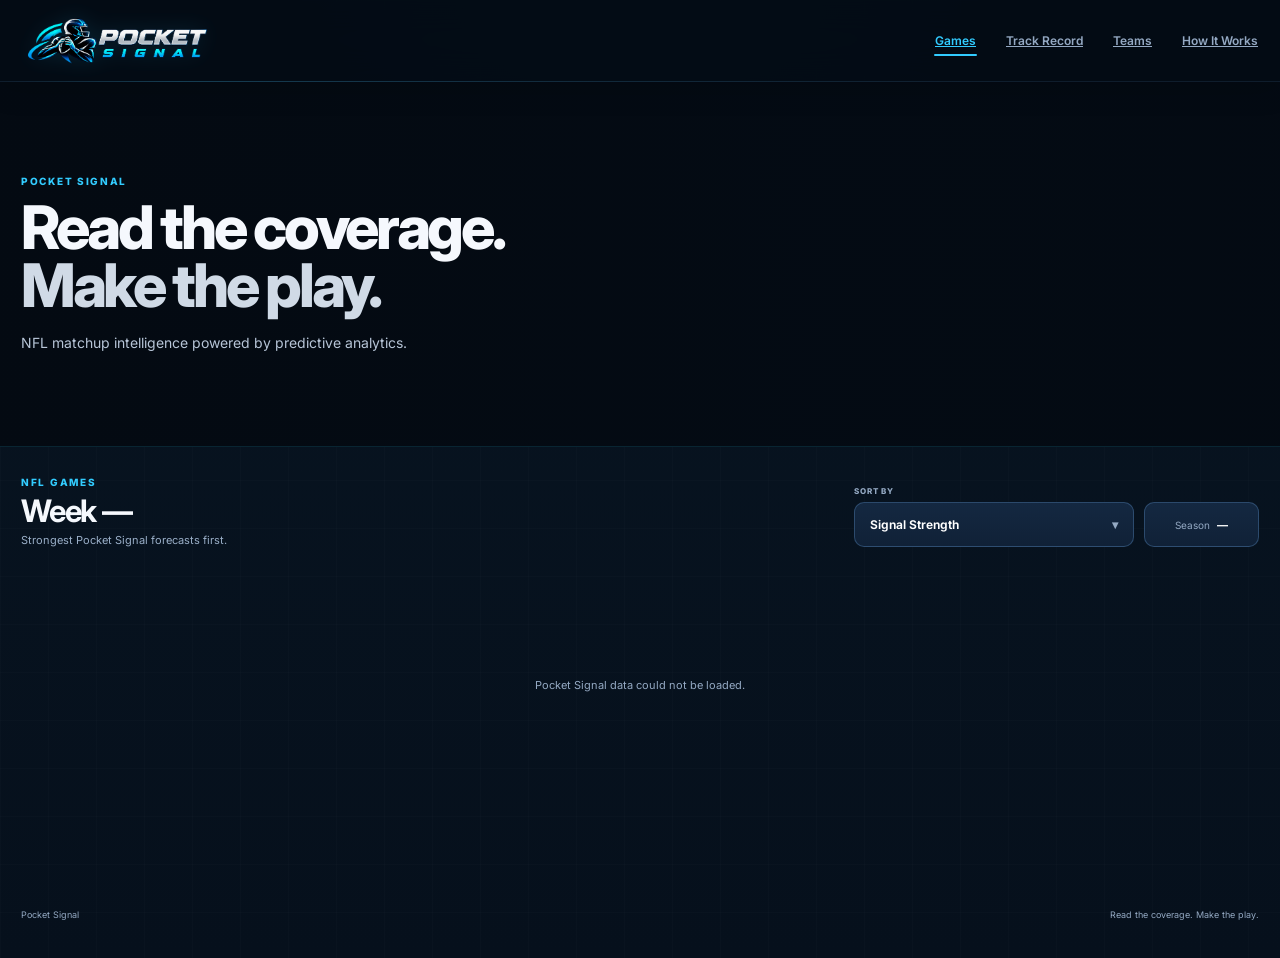
==== index.html @ eed9d84f "Add files via upload" ====
<!DOCTYPE html>



<html lang="en">







<head>







    <meta charset="UTF-8">







    <meta



        name="viewport"



        content="width=device-width, initial-scale=1.0"



    >







    <title>Pocket Signal</title>







    <meta



        name="description"



        content="Pocket Signal — Read the coverage. Make the play."



    >







    <link



        rel="preconnect"



        href="https://fonts.googleapis.com"



    >







    <link



        rel="preconnect"



        href="https://fonts.gstatic.com"



        crossorigin



    >







    <link



        href="https://fonts.googleapis.com/css2?family=Inter:wght@400;500;600;700;800&display=swap"



        rel="stylesheet"



    >







    <link



        rel="stylesheet"



        href="styles.css?v=13"



    >







</head>











<body>











    <!-- =====================================================



         HEADER



    ====================================================== -->







    <header class="site-header">







        <div class="header-inner">











            <button



                id="homeButton"



                class="brand-button"



                type="button"



                aria-label="Pocket Signal home"



            >







                <img



                    src="assets/pocket_signal_logo_transparent.png?v=1"



                    alt="Pocket Signal"



                    class="brand-logo"



                >







            </button>











            <nav class="header-nav">

                <a
                    class="nav-item results-nav-link active"
                    href="index.html"
                >
                    Games
                </a>

                <a
                    class="nav-item results-nav-link"
                    href="results.html"
                >
                    Track Record
                </a>

                <a
                    class="nav-item results-nav-link"
                    href="teams.html"
                >
                    Teams
            </a>

                <a
                    class="nav-item results-nav-link"
                    href="how-it-works.html"
                >
                    How It Works
            </a>

            </nav>









        </div>







    </header>











    <!-- =====================================================



         CINEMATIC HERO



    ====================================================== -->







    <section class="hero">











        <video



            class="hero-video-background"



            autoplay



            muted



            loop



            playsinline



            preload="auto"



        >







            <source



                src="assets/pocket_signal_hero.mp4"



                type="video/mp4"



            >







        </video>











        <div class="hero-overlay"></div>











        <div class="hero-inner">







            <div class="hero-copy">







                <div class="hero-kicker">



                    POCKET SIGNAL



                </div>











                <h1>







                    Read the coverage.







                    <span>



                        Make the play.



                    </span>







                </h1>











                <p>



                    NFL matchup intelligence powered by predictive analytics.



                </p>







            </div>







        </div>











    </section>











    <!-- =====================================================



         HOME



    ====================================================== -->







    <main



        id="homeView"



        class="page-shell"



    >











        <!-- =================================================



             WEEK / SORT TOOLBAR



        ================================================== -->







        <section class="games-toolbar">











            <div>







                <div class="section-kicker">



                    NFL GAMES



                </div>







                <h2 id="weekTitle">



                    Week —



                </h2>







                <p



                    id="sortDescription"



                    class="toolbar-description"



                >



                    Strongest Pocket Signal forecasts first.



                </p>







            </div>











            <div class="toolbar-right">











                <div class="sort-control">







                    <label>



                        SORT BY



                    </label>











                    <div



                        id="customSort"



                        class="custom-sort"



                    >











                        <button



                            id="customSortButton"



                            class="custom-sort-button"



                            type="button"



                        >







                            <span id="customSortText">



                                Signal Strength



                            </span>







                            <span class="sort-chevron">



                                ▾



                            </span>







                        </button>











                        <div class="custom-sort-menu">











                            <button



                                class="custom-sort-option active"



                                data-value="signal"



                                type="button"



                            >



                                Signal Strength



                            </button>











                            <button



                                class="custom-sort-option"



                                data-value="marketWinner"



                                type="button"



                            >



                                Market Difference — Winner



                            </button>











                            <button



                                class="custom-sort-option"



                                data-value="marketMargin"



                                type="button"



                            >



                                Market Difference — Margin



                            </button>











                            <button



                                class="custom-sort-option"



                                data-value="time"



                                type="button"



                            >



                                Game Time



                            </button>











                            <button



                                class="custom-sort-option"



                                data-value="alphabetical"



                                type="button"



                            >



                                Alphabetical



                            </button>











                        </div>











                    </div>







                </div>











                <div class="season-display">







                    <span>



                        Season



                    </span>







                    <strong id="seasonValue">



                        —



                    </strong>







                </div>











            </div>











        </section>











        <!-- =================================================



             GAME CARDS



        ================================================== -->







        <section



            id="gamesGrid"



            class="games-grid"



        >







            <div class="loading-card">







                <div class="loader"></div>







                <span>



                    Loading Pocket Signal...



                </span>







            </div>







        </section>











    </main>











    <!-- =====================================================



         GAME DETAIL VIEW



    ====================================================== -->







    <main



        id="gameView"



        class="page-shell hidden"



    >











        <button



            id="backButton"



            class="back-button"



            type="button"



        >



            ← Back to Games



        </button>











        <!-- =================================================



             MATCHUP PREVIEW



        ================================================== -->







        <section



            id="matchupPreview"



            class="matchup-preview"



        >



        </section>











        <!-- =================================================



             GENERATE SIGNAL



        ================================================== -->







        <section



            id="generateGate"



            class="generate-gate"



        >











            <div class="generate-copy">











                <div class="generate-icon">



                    ◉



                </div>











                <div>







                    <div class="section-kicker">



                        POCKET SIGNAL ANALYSIS



                    </div>







                    <h3>



                        Generate matchup intelligence



                    </h3>







                    <p>



                        Reveal win probability, projected score,



                        market comparison and matchup signals.



                    </p>







                </div>











            </div>











            <button



                id="generateButton"



                class="generate-button"



                type="button"



            >







                Generate Signal







                <span>



                    →



                </span>







            </button>











        </section>











        <!-- =================================================



             GENERATION LOADING



        ================================================== -->







        <section



            id="signalLoading"



            class="signal-loading hidden"



        >











            <div class="signal-spinner"></div>











            <div>







                <strong>



                    Generating Pocket Signal



                </strong>







                <span id="loadingMessage">



                    Evaluating matchup...



                </span>







            </div>











        </section>











        <!-- =================================================



             ANALYSIS DASHBOARD



        ================================================== -->







        <section



            id="analysisDashboard"



            class="analysis-dashboard hidden"



        >











            <section



                id="forecastPanel"



                class="forecast-panel"



            >



            </section>











            <div class="analysis-middle-grid">











                <section class="analysis-card">







                    <div class="analysis-heading">



                        MODEL VS MARKET



                    </div>







                    <div id="marketPanel"></div>







                </section>











                <section class="analysis-card">







                    <div class="analysis-heading">



                        KEY SIGNALS



                    </div>







                    <div id="signalsPanel"></div>







                </section>











            </div>











            <div class="analysis-bottom-grid">











                <section class="analysis-card">







                    <div class="analysis-heading">



                        QB MATCHUP



                    </div>







                    <div id="qbPanel"></div>







                </section>











                <section class="analysis-card">







                    <div class="analysis-heading">



                        RECENT FORM



                    </div>







                    <div id="recentPanel"></div>







                </section>











                <section class="analysis-card">







                    <div class="analysis-heading">



                        WEATHER & GAME CONDITIONS



                    </div>







                    <div id="weatherPanel"></div>







                </section>











            </div>











        </section>











    </main>











    <!-- =====================================================



         FOOTER



    ====================================================== -->







    <footer class="site-footer">







        <span>



            Pocket Signal



        </span>







        <span>



            Read the coverage. Make the play.



        </span>







    </footer>











    <!-- KEEP CURRENT APP.JS -->







    <script src="app.js?v=8"></script>











</body>







</html>
---- styles.css ----
:root {
    --bg: #07111f;
    --bg-deep: #040b14;

    --panel: #10233d;
    --panel-dark: #0a192d;

    --border: rgba(78, 128, 190, 0.38);
    --border-soft: rgba(255, 255, 255, 0.065);

    --text: #f5f8fd;
    --muted: #94a9c3;
    --muted-light: #c1ccda;

    --cyan: #32ccff;
    --cyan-bright: #5bdcff;

    --green: #43e7a0;
    --yellow: #ffd957;
    --orange: #ffad5c;
    --red: #ff6572;

    --shadow:
        0 18px 45px
        rgba(0, 0, 0, 0.25);
}


/* ============================================================
   RESET
============================================================ */

* {
    box-sizing: border-box;
    margin: 0;
    padding: 0;
}

html {
    scroll-behavior: smooth;
}

body {
    min-height: 100vh;

    font-family:
        "Inter",
        -apple-system,
        BlinkMacSystemFont,
        "Segoe UI",
        sans-serif;

    color: var(--text);

    background:
        linear-gradient(
            rgba(255,255,255,0.012) 1px,
            transparent 1px
        ),
        linear-gradient(
            90deg,
            rgba(255,255,255,0.012) 1px,
            transparent 1px
        ),
        radial-gradient(
            circle at 50% -8%,
            rgba(33, 88, 147, 0.16),
            transparent 42%
        ),
        linear-gradient(
            180deg,
            #081522 0%,
            #06101c 100%
        );

    background-size:
        48px 48px,
        48px 48px,
        auto,
        auto;

    overflow-x: hidden;
}

.hidden {
    display: none !important;
}


/* ============================================================
   HEADER
============================================================ */

.site-header {
    position: sticky;
    top: 0;

    z-index: 500;

    height: 82px;

    background:
        rgba(
            4,
            11,
            20,
            0.93
        );

    backdrop-filter: blur(16px);

    border-bottom:
        1px solid
        rgba(84, 137, 187, 0.14);

    box-shadow:
        0 8px 28px
        rgba(0, 0, 0, 0.15);
}

.site-header::after {
    content: "";

    position: absolute;

    left: 0;
    right: 0;
    bottom: -1px;

    height: 1px;

    pointer-events: none;

    background:
        linear-gradient(
            90deg,
            transparent 0%,
            rgba(50, 204, 255, 0.18) 14%,
            rgba(50, 204, 255, 0.07) 46%,
            transparent 82%
        );
}

.header-inner {
    width:
        min(
            1380px,
            calc(100% - 42px)
        );

    height: 100%;

    margin: 0 auto;

    display: flex;
    align-items: center;
    justify-content: space-between;

    gap: 30px;
}


/* ============================================================
   LOGO
============================================================ */

.brand-button {
    height: 100%;

    display: flex;
    align-items: center;

    border: none;

    padding: 0;

    background: transparent;

    cursor: pointer;
}

.brand-logo {
    display: block;

    width: auto;
    height: 64px;

    object-fit: contain;

    opacity: 0.99;

    filter:
        drop-shadow(
            0 0 11px
            rgba(50, 204, 255, 0.12)
        );

    transition:
        transform 0.18s ease,
        filter 0.18s ease;
}

.brand-button:hover
.brand-logo {
    transform:
        translateY(-1px)
        scale(1.015);

    filter:
        drop-shadow(
            0 0 16px
            rgba(50, 204, 255, 0.20)
        );
}


/* ============================================================
   NAV
============================================================ */

.header-nav {
    display: flex;
    align-items: center;

    gap: 28px;
}

.nav-item {
    position: relative;

    border: none;

    padding:
        10px
        1px;

    background: transparent;

    color: var(--muted);

    font-family: inherit;

    font-size: 12px;
    font-weight: 600;

    cursor: pointer;
}

.nav-item.active {
    color: var(--cyan);
}

.nav-item.active::after {
    content: "";

    position: absolute;

    left: 0;
    right: 0;

    bottom: 2px;

    height: 2px;

    border-radius: 999px;

    background: var(--cyan);
}

.nav-item.disabled {
    opacity: 0.40;

    cursor: default;
}


/* ============================================================
   HERO
============================================================ */

.hero {
    position: relative;

    height: 365px;

    overflow: hidden;

    background: var(--bg-deep);

    border-bottom:
        1px solid
        rgba(50, 204, 255, 0.13);
}

.hero-video-background {
    position: absolute;

    inset: 0;

    width: 100%;
    height: 100%;

    object-fit: cover;

    object-position:
        center
        30%;

    filter:
        brightness(0.72)
        contrast(1.03)
        saturate(0.96);

    transform:
        scale(1.01);
}

.hero-overlay {
    position: absolute;

    inset: 0;

    background:
        linear-gradient(
            90deg,

            rgba(4, 10, 18, 0.94)
            0%,

            rgba(4, 10, 18, 0.84)
            21%,

            rgba(4, 10, 18, 0.58)
            42%,

            rgba(4, 10, 18, 0.24)
            64%,

            rgba(4, 10, 18, 0.30)
            79%,

            rgba(4, 10, 18, 0.58)
            100%
        );
}

.hero-inner {
    position: relative;

    z-index: 2;

    width:
        min(
            1380px,
            calc(100% - 42px)
        );

    height: 100%;

    margin: 0 auto;

    display: flex;
    align-items: center;
}

.hero-copy {
    max-width: 700px;
}

.hero-kicker,
.section-kicker {
    color: var(--cyan);

    font-size: 10px;
    font-weight: 800;

    letter-spacing: 0.17em;

    text-transform: uppercase;
}

.hero-copy h1 {
    margin-top: 12px;

    font-size:
        clamp(
            52px,
            4.7vw,
            73px
        );

    line-height: 0.96;

    letter-spacing: -0.055em;

    font-weight: 800;
}

.hero-copy h1 span {
    display: block;

    color: #d0dae6;
}

.hero-copy p {
    max-width: 510px;

    margin-top: 17px;

    color: #b7c5d7;

    font-size: 14px;

    line-height: 1.5;
}


/* ============================================================
   DETAIL MODE
============================================================ */

body.detail-mode .hero {
    display: none;
}

body.detail-mode #gameView {
    animation:
        detailEnter
        0.32s
        ease
        both;
}

@keyframes detailEnter {

    from {
        opacity: 0;

        transform:
            translateY(14px);
    }

    to {
        opacity: 1;

        transform:
            translateY(0);
    }

}


/* ============================================================
   PAGE
============================================================ */

.page-shell {
    width:
        min(
            1380px,
            calc(100% - 42px)
        );

    margin:
        29px
        auto
        84px;
}


/* ============================================================
   GAMES TOOLBAR
============================================================ */

.games-toolbar {
    display: flex;

    align-items: flex-end;
    justify-content: space-between;

    gap: 28px;

    margin-bottom: 18px;
}

.games-toolbar h2 {
    margin-top: 7px;

    font-size: 31px;

    line-height: 1;

    letter-spacing: -0.04em;
}

.toolbar-description {
    margin-top: 7px;

    color: #9aafc8;

    font-size: 11px;
}

.toolbar-right {
    display: flex;

    align-items: flex-end;

    gap: 10px;
}


/* ============================================================
   SORT
============================================================ */

.sort-control {
    position: relative;
}

.sort-control label {
    display: block;

    margin-bottom: 6px;

    color: var(--muted);

    font-size: 8px;
    font-weight: 800;

    letter-spacing: 0.11em;
}

.custom-sort {
    position: relative;

    width: 280px;

    z-index: 200;
}

.custom-sort-button {
    width: 100%;

    height: 45px;

    padding:
        0
        15px;

    display: flex;

    align-items: center;
    justify-content: space-between;

    border:
        1px solid
        rgba(91, 141, 196, 0.37);

    border-radius: 10px;

    background:
        linear-gradient(
            180deg,
            #142841,
            #102137
        );

    color: white;

    font-family: inherit;

    font-size: 12px;
    font-weight: 650;

    cursor: pointer;
}

.custom-sort-button:hover {
    border-color:
        rgba(50, 204, 255, 0.50);
}

.sort-chevron {
    color: var(--muted);

    transition:
        transform
        0.18s ease;
}

.custom-sort.open
.sort-chevron {
    transform:
        rotate(180deg);
}

.custom-sort-menu {
    position: absolute;

    display: none;

    top:
        calc(100% + 6px);

    right: 0;

    width: 100%;

    overflow: hidden;

    border:
        1px solid
        rgba(255, 255, 255, 0.10);

    border-radius: 11px;

    background: #142740;

    box-shadow:
        0 20px 50px
        rgba(0, 0, 0, 0.50);
}

.custom-sort.open
.custom-sort-menu {
    display: block;
}

.custom-sort-option {
    width: 100%;

    padding:
        14px
        15px;

    border: none;

    background: transparent;

    color: #e0e7ef;

    text-align: left;

    font-family: inherit;

    font-size: 12px;

    cursor: pointer;
}

.custom-sort-option:hover,
.custom-sort-option.active {
    color: var(--cyan);

    background:
        rgba(50, 204, 255, 0.08);
}


/* ============================================================
   SEASON
============================================================ */

.season-display {
    height: 45px;

    min-width: 115px;

    padding:
        0
        14px;

    display: flex;

    align-items: center;
    justify-content: center;

    gap: 7px;

    border:
        1px solid
        rgba(91, 141, 196, 0.37);

    border-radius: 10px;

    background:
        linear-gradient(
            180deg,
            #142841,
            #102137
        );

    color: var(--muted);

    font-size: 10px;
}

.season-display strong {
    color: white;

    font-size: 11px;
}


/* ============================================================
   GAME GRID
============================================================ */

.games-grid {
    display: grid;

    grid-template-columns:
        repeat(
            3,
            minmax(0, 1fr)
        );

    gap: 18px;
}


/* ============================================================
   GAME CARD
============================================================ */

.game-card {
    position: relative;

    min-height: 260px;

    padding:
        20px
        22px
        18px;

    display: flex;

    flex-direction: column;

    overflow: visible;

    border:
        1px solid
        rgba(79, 132, 200, 0.40);

    border-radius: 20px;

    background:
        radial-gradient(
            circle at 50% 5%,
            rgba(57, 129, 230, 0.16),
            transparent 57%
        ),
        linear-gradient(
            145deg,
            #162b49,
            #0c1c32
        );

    box-shadow:
        inset
        0
        1px
        0
        rgba(255, 255, 255, 0.03),

        0
        14px
        34px
        rgba(0, 0, 0, 0.26),

        0
        0
        22px
        rgba(40, 134, 235, 0.07);

    cursor: pointer;

    transition:
        transform
        0.18s ease,
        border-color
        0.18s ease,
        box-shadow
        0.18s ease,
        background
        0.18s ease;
}


/* ambient card glow */

.game-card::before {
    content: "";

    position: absolute;

    left: 8%;
    right: 8%;
    top: -18%;

    height: 70%;

    border-radius: 50%;

    background:
        radial-gradient(
            circle,
            rgba(56, 154, 255, 0.20)
            0%,
            rgba(56, 154, 255, 0.08)
            35%,
            transparent
            70%
        );

    filter:
        blur(25px);

    pointer-events: none;

    z-index: -1;
}

.game-card:hover {
    transform:
        translateY(-4px);

    border-color:
        rgba(70, 194, 255, 0.62);

    background:
        radial-gradient(
            circle at 50% 5%,
            rgba(57, 150, 255, 0.20),
            transparent 58%
        ),
        linear-gradient(
            145deg,
            #183052,
            #0e2038
        );

    box-shadow:
        inset
        0
        1px
        0
        rgba(255, 255, 255, 0.04),

        0
        18px
        40px
        rgba(0, 0, 0, 0.32),

        0
        0
        30px
        rgba(50, 190, 255, 0.13);
}


/* ============================================================
   FEATURED CARD
============================================================ */

.game-card.featured-card {
    border-color:
        rgba(70, 211, 255, 0.93);

    box-shadow:
        inset
        0
        1px
        0
        rgba(255, 255, 255, 0.05),

        0
        16px
        40px
        rgba(0, 0, 0, 0.31),

        0
        0
        28px
        rgba(54, 206, 255, 0.20),

        0
        0
        60px
        rgba(54, 206, 255, 0.10);
}


/* ============================================================
   BLUE SIGNAL FLAME
============================================================ */

.signal-flame {
    position: absolute;

    inset: -18px;

    z-index: -2;

    pointer-events: none;

    opacity: 0.95;

    filter:
        blur(14px);

    background:
        radial-gradient(
            ellipse at 16% 95%,
            rgba(31, 217, 255, 0.55),
            transparent 28%
        ),
        radial-gradient(
            ellipse at 36% 105%,
            rgba(0, 119, 255, 0.48),
            transparent 27%
        ),
        radial-gradient(
            ellipse at 58% 92%,
            rgba(74, 223, 255, 0.50),
            transparent 29%
        ),
        radial-gradient(
            ellipse at 78% 104%,
            rgba(0, 113, 255, 0.50),
            transparent 27%
        ),
        radial-gradient(
            ellipse at 96% 87%,
            rgba(46, 204, 255, 0.42),
            transparent 24%
        );

    animation:
        signalFlamePulse
        2.25s
        ease-in-out
        infinite;
}

.game-card.flame-card {
    isolation: isolate;

    animation:
        flameCardFloat
        2.25s
        ease-in-out
        infinite;
}

@keyframes signalFlamePulse {

    0%,
    100% {
        opacity: 0.60;

        transform:
            scale(0.98)
            translateY(4px);
    }

    50% {
        opacity: 1;

        transform:
            scale(1.035)
            translateY(-3px);
    }

}

@keyframes flameCardFloat {

    0%,
    100% {
        box-shadow:
            0
            0
            28px
            rgba(47, 205, 255, 0.18),

            0
            0
            60px
            rgba(15, 115, 255, 0.12);
    }

    50% {
        box-shadow:
            0
            0
            42px
            rgba(47, 205, 255, 0.33),

            0
            0
            90px
            rgba(15, 115, 255, 0.18);
    }

}


/* ============================================================
   SIGNAL BADGE ROW
============================================================ */

.card-signal-row {
    position: relative;

    z-index: 2;

    min-height: 32px;

    margin-bottom: 8px;

    display: flex;

    justify-content: flex-end;

    align-items: center;
}

.signal-badge {
    display: inline-flex;

    align-items: center;
    justify-content: center;

    min-width: 82px;

    padding:
        6px
        11px;

    border-radius: 999px;

    font-size: 9px;
    font-weight: 850;

    letter-spacing: 0.07em;

    text-transform: uppercase;
}

.signal-strong {
    color: #5cf2bd;

    border:
        1px solid
        rgba(67, 231, 160, 0.66);

    background:
        rgba(18, 116, 83, 0.22);

    box-shadow:
        0
        0
        15px
        rgba(67, 231, 160, 0.11);
}

.signal-moderate {
    color: #ffd65f;

    border:
        1px solid
        rgba(255, 217, 87, 0.64);

    background:
        rgba(130, 95, 5, 0.22);

    box-shadow:
        0
        0
        14px
        rgba(255, 211, 66, 0.09);
}

.signal-weak {
    color: #c1cbd8;

    border:
        1px solid
        rgba(173, 185, 200, 0.34);

    background:
        rgba(86, 101, 124, 0.15);
}


/* ============================================================
   TEAM LOGO AREA
============================================================ */

.card-team-row {
    position: relative;

    z-index: 2;

    min-height: 92px;

    display: grid;

    grid-template-columns:
        1fr
        46px
        1fr;

    align-items: center;

    gap: 8px;
}

.card-team {
    position: relative;

    min-height: 88px;

    display: flex;

    align-items: center;
    justify-content: center;
}

.card-team::before {
    content: "";

    position: absolute;

    width: 78px;
    height: 78px;

    border-radius: 50%;

    background:
        var(
            --team-glow,
            rgba(50, 204, 255, 0.18)
        );

    opacity: 0.24;

    filter:
        blur(20px);

    transform:
        scale(1.08);

    pointer-events: none;

    transition:
        opacity 0.18s ease,
        transform 0.18s ease;
}

.game-card:hover
.card-team::before {
    opacity: 0.36;

    transform:
        scale(1.18);
}

.card-team-logo {
    position: relative;

    z-index: 2;

    width: 78px;
    height: 78px;

    object-fit: contain;

    filter:
        drop-shadow(
            0
            7px
            13px
            rgba(0, 0, 0, 0.48)
        )
        drop-shadow(
            0
            0
            13px
            rgba(86, 169, 255, 0.11)
        );

    transition:
        transform
        0.18s ease,
        filter
        0.18s ease;
}

.game-card:hover
.card-team-logo {
    transform:
        scale(1.045);

    filter:
        drop-shadow(
            0
            8px
            15px
            rgba(0, 0, 0, 0.50)
        )
        drop-shadow(
            0
            0
            18px
            rgba(86, 169, 255, 0.17)
        );
}

.card-vs {
    color:
        rgba(210, 227, 247, 0.60);

    text-align: center;

    font-size: 11px;
    font-weight: 800;

    letter-spacing: 0.07em;

    text-transform: lowercase;
}


/* ============================================================
   MATCHUP
============================================================ */

.card-matchup {
    position: relative;

    z-index: 2;

    margin-top: 4px;

    color: #f3f7ff;

    text-align: center;

    font-size: 18px;
    font-weight: 850;

    line-height: 1.1;

    letter-spacing: -0.02em;
}


/* ============================================================
   GAME TIME
============================================================ */

.card-time {
    position: relative;

    z-index: 2;

    margin-top: 7px;

    color: #c3d2e5;

    text-align: center;

    font-size: 12px;
    font-weight: 650;

    line-height: 1.3;
}


/* ============================================================
   CARD METRIC
============================================================ */

.card-metric-bar {
    position: relative;

    z-index: 2;

    width: 100%;

    min-height: 52px;

    margin-top: 15px;

    padding:
        10px
        12px;

    display: flex;

    align-items: center;
    justify-content: center;

    border:
        1px solid
        rgba(81, 164, 243, 0.54);

    border-radius: 11px;

    background:
        linear-gradient(
            180deg,
            rgba(27, 65, 108, 0.98),
            rgba(18, 48, 84, 0.98)
        );

    color: #64d9ff;

    text-align: center;

    font-size: 17px;
    font-weight: 850;

    box-shadow:
        inset
        0
        1px
        0
        rgba(255, 255, 255, 0.04),

        0
        0
        20px
        rgba(43, 146, 255, 0.08);
}


/* ============================================================
   BACK BUTTON
============================================================ */

.back-button {
    margin-bottom: 16px;

    border: none;

    background: transparent;

    color: var(--muted-light);

    font-family: inherit;

    font-size: 12px;

    cursor: pointer;
}

.back-button:hover {
    color: var(--cyan);
}


/* ============================================================
   MATCHUP PREVIEW
============================================================ */

.matchup-preview {
    padding:
        30px
        40px;

    border:
        1px solid
        rgba(94, 145, 194, 0.33);

    border-radius: 20px;

    background:
        radial-gradient(
            circle at 50% 0%,
            rgba(50, 204, 255, 0.09),
            transparent 40%
        ),
        linear-gradient(
            145deg,
            #142a46,
            #0d1e33
        );

    box-shadow: var(--shadow);
}

.preview-heading {
    color: var(--cyan);

    text-align: center;

    font-size: 9px;
    font-weight: 800;

    letter-spacing: 0.14em;

    text-transform: uppercase;
}


/* fixed balancing of both preview sides */

.preview-teams {
    display: grid;

    grid-template-columns:
        minmax(0, 1fr)
        80px
        minmax(0, 1fr);

    align-items: center;

    gap: 18px;

    margin-top: 18px;
}

.preview-team {
    position: relative;

    min-height: 150px;

    display: flex;

    flex-direction: column;

    align-items: center;
    justify-content: center;

    text-align: center;
}

.preview-team::before {
    content: "";

    position: absolute;

    left: 50%;
    top: 56px;

    width: 110px;
    height: 110px;

    transform:
        translate(
            -50%,
            -50%
        );

    border-radius: 50%;

    background:
        var(
            --team-glow,
            rgba(50, 204, 255, 0.16)
        );

    opacity: 0.23;

    filter:
        blur(26px);

    pointer-events: none;
}

.preview-team img {
    position: relative;

    z-index: 2;

    display: block;

    width: 115px;
    height: 115px;

    margin: 0 auto;

    object-fit: contain;
    object-position: center;

    filter:
        drop-shadow(
            0
            8px
            16px
            rgba(0, 0, 0, 0.40)
        );
}

.preview-team-code {
    position: relative;

    z-index: 2;

    margin-top: 7px;

    font-size: 28px;
    font-weight: 800;

    text-align: center;
}

.preview-vs {
    display: flex;

    align-items: center;
    justify-content: center;

    color: var(--muted);

    text-align: center;

    font-size: 10px;
    font-weight: 800;

    letter-spacing: 0.14em;
}

.preview-meta {
    margin-top: 18px;

    display: flex;

    align-items: center;
    justify-content: center;

    gap: 14px;

    color: var(--muted);

    font-size: 11px;
}


/* ============================================================
   GENERATE SIGNAL
============================================================ */

.generate-gate {
    margin-top: 15px;

    padding:
        20px
        22px;

    display: flex;

    align-items: center;
    justify-content: space-between;

    gap: 30px;

    border:
        1px solid
        rgba(94, 145, 194, 0.32);

    border-radius: 18px;

    background:
        linear-gradient(
            135deg,
            #132741,
            #0d1d31
        );
}

.generate-copy {
    display: flex;

    align-items: center;

    gap: 16px;
}

.generate-icon {
    width: 46px;
    height: 46px;

    flex-shrink: 0;

    display: flex;

    align-items: center;
    justify-content: center;

    border:
        1px solid
        rgba(50, 204, 255, 0.30);

    border-radius: 12px;

    color: var(--cyan);

    background:
        rgba(50, 204, 255, 0.06);

    font-size: 21px;
}

.generate-copy h3 {
    margin-top: 5px;

    font-size: 18px;
}

.generate-copy p {
    margin-top: 4px;

    color: var(--muted);

    font-size: 11px;
}

.generate-button {
    min-width: 195px;

    padding:
        14px
        18px;

    display: flex;

    align-items: center;
    justify-content: center;

    gap: 12px;

    border: none;

    border-radius: 12px;

    background:
        linear-gradient(
            135deg,
            var(--cyan),
            #5686ff
        );

    color: #031018;

    font-family: inherit;

    font-size: 12px;
    font-weight: 800;

    cursor: pointer;

    box-shadow:
        0
        12px
        32px
        rgba(50, 204, 255, 0.15);

    transition:
        transform 0.18s ease,
        box-shadow 0.18s ease;
}

.generate-button:hover {
    transform:
        translateY(-2px);

    box-shadow:
        0
        16px
        40px
        rgba(50, 204, 255, 0.23);
}


/* ============================================================
   LOADING
============================================================ */

.signal-loading {
    margin-top: 15px;

    min-height: 125px;

    display: flex;

    align-items: center;
    justify-content: center;

    gap: 16px;

    border:
        1px solid
        var(--border);

    border-radius: 18px;

    background: var(--panel);
}

.signal-spinner,
.loader {
    width: 31px;
    height: 31px;

    border:
        2px solid
        rgba(255, 255, 255, 0.08);

    border-top-color:
        var(--cyan);

    border-radius: 50%;

    animation:
        spin
        0.85s
        linear
        infinite;
}

@keyframes spin {

    to {
        transform:
            rotate(360deg);
    }

}

.signal-loading strong {
    display: block;

    font-size: 13px;
}

.signal-loading span {
    display: block;

    margin-top: 4px;

    color: var(--muted);

    font-size: 10px;
}

.loading-card {
    grid-column:
        1 / -1;

    min-height: 240px;

    display: flex;

    flex-direction: column;

    align-items: center;
    justify-content: center;

    gap: 12px;

    color: var(--muted);

    font-size: 11px;
}


/* ============================================================
   ANALYSIS DASHBOARD
============================================================ */

.analysis-dashboard {
    margin-top: 15px;
}

.analysis-dashboard.analysis-reveal {
    animation:
        analysisReveal
        0.46s
        cubic-bezier(
            0.2,
            0.8,
            0.2,
            1
        )
        both;
}

@keyframes analysisReveal {

    from {
        opacity: 0;

        transform:
            translateY(18px)
            scale(0.992);
    }

    to {
        opacity: 1;

        transform:
            translateY(0)
            scale(1);
    }

}


/* ============================================================
   FORECAST
============================================================ */

.forecast-panel {
    padding:
        25px
        27px;

    border:
        1px solid
        rgba(94, 145, 194, 0.32);

    border-radius: 20px;

    background:
        radial-gradient(
            circle at 50% 0%,
            rgba(50, 204, 255, 0.08),
            transparent 42%
        ),
        linear-gradient(
            145deg,
            #142a46,
            #0d1e33
        );

    box-shadow:
        0
        16px
        38px
        rgba(0, 0, 0, 0.20);
}

.forecast-title {
    display: flex;

    align-items: center;

    gap: 8px;

    color: var(--cyan);

    font-size: 11px;
    font-weight: 800;

    letter-spacing: 0.10em;

    text-transform: uppercase;
}

.forecast-title::before {
    content: "◈";

    font-size: 13px;

    color: var(--cyan-bright);

    text-shadow:
        0
        0
        12px
        rgba(50, 204, 255, 0.45);
}

.forecast-main {
    margin-top: 18px;

    display: grid;

    grid-template-columns:
        1fr
        minmax(300px, 430px)
        1fr;

    align-items: center;

    gap: 24px;
}

.forecast-team {
    position: relative;

    padding:
        14px
        10px;

    border-radius: 16px;

    text-align: center;

    transition:
        border-color 0.2s ease,
        background 0.2s ease,
        box-shadow 0.2s ease,
        transform 0.2s ease;
}

.forecast-team::before {
    content: "";

    position: absolute;

    left: 50%;
    top: 48%;

    width: 122px;
    height: 122px;

    transform:
        translate(
            -50%,
            -50%
        );

    border-radius: 50%;

    background:
        var(
            --team-glow,
            rgba(50, 204, 255, 0.15)
        );

    opacity: 0.18;

    filter:
        blur(30px);

    pointer-events: none;
}

.forecast-team img {
    position: relative;

    z-index: 2;

    width: 100px;
    height: 100px;

    object-fit: contain;

    filter:
        drop-shadow(
            0
            8px
            16px
            rgba(0, 0, 0, 0.42)
        );
}

.forecast-team-code {
    position: relative;

    z-index: 2;

    margin-top: 5px;

    font-size: 24px;
    font-weight: 800;
}

.forecast-prob {
    position: relative;

    z-index: 2;

    margin-top: 8px;

    font-size: 38px;
    font-weight: 800;
}

.forecast-prob-label {
    position: relative;

    z-index: 2;

    margin-top: 2px;

    color: var(--muted);

    font-size: 9px;
}


/* ============================================================
   PROJECTED WINNER
============================================================ */

.forecast-team.projected-winner {
    border:
        1px solid
        rgba(50, 204, 255, 0.38);

    background:
        radial-gradient(
            circle at 50% 25%,
            rgba(50, 204, 255, 0.10),
            transparent 62%
        ),
        rgba(
            50,
            204,
            255,
            0.025
        );

    box-shadow:
        0
        0
        28px
        rgba(50, 204, 255, 0.10),

        inset
        0
        0
        24px
        rgba(50, 204, 255, 0.035);

    transform:
        translateY(-2px);
}

.forecast-team.projected-winner::before {
    opacity: 0.34;
}

.projected-winner-label {
    position: relative;

    z-index: 3;

    width: fit-content;

    margin:
        0
        auto
        9px;

    padding:
        5px
        9px;

    border:
        1px solid
        rgba(50, 204, 255, 0.42);

    border-radius: 999px;

    background:
        rgba(
            50,
            204,
            255,
            0.08
        );

    color: var(--cyan-bright);

    font-size: 7px;
    font-weight: 850;

    letter-spacing: 0.11em;

    text-transform: uppercase;

    box-shadow:
        0
        0
        14px
        rgba(50, 204, 255, 0.08);
}


/* ============================================================
   SCORE
============================================================ */

.projected-score {
    padding: 18px;

    border:
        1px solid
        var(--border);

    border-radius: 13px;

    text-align: center;

    background:
        rgba(
            18,
            39,
            64,
            0.82
        );
}

.projected-score-label {
    color: var(--muted);

    font-size: 9px;
}

.projected-score-values {
    margin-top: 8px;

    display: flex;

    align-items: center;
    justify-content: center;

    gap: 21px;

    font-size: 40px;
    font-weight: 800;
}

.projected-score-values
span:last-child {
    color: var(--cyan);
}

.score-separator {
    color:
        var(--muted-light)
        !important;

    font-size:
        21px
        !important;
}


/* ============================================================
   PROBABILITY
============================================================ */

.probability-section {
    margin-top: 18px;
}

.probability-labels {
    margin-bottom: 6px;

    display: flex;

    justify-content: space-between;

    font-size: 9px;
    font-weight: 750;
}

.probability-track {
    height: 15px;

    display: flex;

    overflow: hidden;

    border-radius: 999px;

    background: #1b2c42;
}

.probability-away {
    background: #42556e;
}

.probability-home {
    background:
        linear-gradient(
            90deg,
            #1ab9ec,
            var(--cyan)
        );
}


/* ============================================================
   FORECAST STATS
============================================================ */

.forecast-stats {
    margin-top: 16px;

    display: grid;

    grid-template-columns:
        repeat(4, 1fr);

    gap: 11px;
}

.forecast-stat {
    padding:
        13px
        14px;

    border:
        1px solid
        var(--border);

    border-radius: 12px;

    background:
        rgba(
            12,
            28,
            47,
            0.76
        );
}

.forecast-stat-label {
    color: var(--muted);

    font-size: 8px;
}

.forecast-stat-value {
    margin-top: 6px;

    font-size: 17px;
    font-weight: 800;
}


/* ============================================================
   ANALYSIS GRIDS
============================================================ */

.analysis-middle-grid {
    margin-top: 14px;

    display: grid;

    grid-template-columns:
        1.15fr
        1fr;

    gap: 14px;
}

.analysis-bottom-grid {
    margin-top: 14px;

    display: grid;

    grid-template-columns:
        1.2fr
        0.8fr
        1fr;

    gap: 14px;
}

.analysis-card {
    min-width: 0;

    padding:
        18px
        19px;

    border:
        1px solid
        rgba(94, 145, 194, 0.32);

    border-radius: 16px;

    background:
        linear-gradient(
            145deg,
            #132741,
            #0d1d31
        );

    box-shadow:
        0
        12px
        30px
        rgba(0, 0, 0, 0.15);
}

.analysis-heading {
    margin-bottom: 11px;

    display: flex;

    align-items: center;

    gap: 8px;

    color: var(--cyan);

    font-size: 10px;
    font-weight: 800;

    letter-spacing: 0.08em;
}


/* ============================================================
   SECTION ICONS
============================================================ */

.section-icon {
    width: 23px;
    height: 23px;

    flex-shrink: 0;

    display: inline-flex;

    align-items: center;
    justify-content: center;

    border:
        1px solid
        rgba(50, 204, 255, 0.25);

    border-radius: 7px;

    background:
        rgba(
            50,
            204,
            255,
            0.055
        );

    color: var(--cyan-bright);

    font-size: 11px;

    box-shadow:
        inset
        0
        1px
        0
        rgba(255, 255, 255, 0.03);
}


/* ============================================================
   KEY SIGNAL COLORS
============================================================ */

.key-signal-supports {
    color:
        var(--green)
        !important;
}

.key-signal-opposes {
    color:
        var(--orange)
        !important;
}

.key-signal-neutral {
    color:
        #b8c3d2
        !important;
}

.key-signal-muted {
    color:
        #77899f
        !important;
}


/* ============================================================
   MARKET TABLE
============================================================ */

.market-table {
    width: 100%;

    border-collapse: collapse;
}

.market-table th {
    padding:
        0
        7px
        8px;

    color: var(--muted);

    font-size: 8px;
    font-weight: 500;

    text-align: right;
}

.market-table th:first-child {
    text-align: left;
}

.market-table td {
    padding:
        10px
        7px;

    border-top:
        1px solid
        rgba(255, 255, 255, 0.07);

    font-size: 10px;

    text-align: right;
}

.market-table td:first-child {
    color: white;

    font-weight: 650;

    text-align: left;
}

.positive {
    color: var(--green);

    font-weight: 800;
}

.negative {
    color: var(--red);

    font-weight: 800;
}

.market-meta {
    margin-top: 10px;

    padding-top: 9px;

    border-top:
        1px solid
        rgba(255, 255, 255, 0.05);

    color: var(--muted);

    font-size: 8px;
}


/* ============================================================
   INFO ROW
============================================================ */

.info-row {
    padding:
        9px
        0;

    display: flex;

    justify-content: space-between;

    gap: 15px;

    border-bottom:
        1px solid
        rgba(255, 255, 255, 0.065);

    color: var(--muted);

    font-size: 10px;
}

.info-row:last-child {
    border-bottom: none;
}

.info-row strong {
    color: white;

    text-align: right;

    font-weight: 700;
}


/* ============================================================
   QB
============================================================ */

.qb-matchup {
    display: grid;

    grid-template-columns:
        1fr
        1fr;

    gap: 14px;
}

.qb-team-header {
    display: flex;

    align-items: center;

    gap: 8px;
}

.qb-team-header img {
    width: 36px;
    height: 36px;

    object-fit: contain;
}

.qb-name {
    margin-top: 8px;

    color: white;

    font-size: 11px;
    font-weight: 700;
}

.qb-detail {
    margin-top: 6px;

    display: flex;

    justify-content: space-between;

    gap: 10px;

    color: var(--muted);

    font-size: 9px;
}

.qb-advantage {
    margin-top: 13px;

    color: var(--green);

    text-align: center;

    font-size: 10px;
    font-weight: 700;
}


/* ============================================================
   RECENT FORM
============================================================ */

.recent-grid {
    display: grid;

    grid-template-columns:
        1fr
        1fr;

    gap: 12px;
}

.recent-team {
    text-align: center;
}

.recent-team img {
    width: 44px;
    height: 44px;

    object-fit: contain;
}

.recent-team strong {
    display: block;

    margin-top: 3px;

    font-size: 11px;
}

.recent-number {
    margin-top: 5px;

    color: #a7bad0;

    font-size: 18px;
    font-weight: 800;
}

.recent-caption {
    margin-top: 2px;

    color: var(--muted);

    font-size: 8px;
}


/* ============================================================
   FOOTER
============================================================ */

.site-footer {
    width:
        min(
            1380px,
            calc(100% - 42px)
        );

    margin: 0 auto;

    padding:
        20px
        0
        38px;

    display: flex;

    justify-content: space-between;

    gap: 20px;

    color: var(--muted);

    font-size: 9px;
}


/* ============================================================
   RESPONSIVE
============================================================ */

@media (max-width: 1100px) {

    .games-grid {
        grid-template-columns:
            repeat(
                2,
                1fr
            );
    }

    .analysis-middle-grid,
    .analysis-bottom-grid {
        grid-template-columns:
            1fr;
    }

}


@media (max-width: 850px) {

    .header-inner,
    .hero-inner,
    .page-shell,
    .site-footer {
        width:
            calc(100% - 28px);
    }

    .header-nav {
        display: none;
    }

    .brand-logo {
        height: 54px;
    }

    .hero {
        height: 315px;
    }

    .hero-copy h1 {
        font-size: 47px;
    }

    .games-toolbar {
        flex-direction: column;

        align-items: stretch;
    }

    .toolbar-right {
        align-items: stretch;
    }

    .sort-control {
        flex: 1;
    }

    .custom-sort {
        width: 100%;
    }

    .forecast-main {
        grid-template-columns:
            1fr
            1fr;
    }

    .projected-score {
        grid-column:
            1 / -1;

        grid-row: 2;
    }

    .forecast-stats {
        grid-template-columns:
            repeat(
                2,
                1fr
            );
    }

}


@media (max-width: 650px) {

    .site-header {
        height: 70px;
    }

    .brand-logo {
        height: 48px;
    }

    .hero {
        height: 290px;
    }

    .hero-video-background {
        object-position:
            58%
            30%;
    }

    .hero-copy h1 {
        font-size: 39px;
    }

    .hero-copy p {
        font-size: 12px;
    }

    .toolbar-right {
        flex-direction: column;
    }

    .games-grid {
        grid-template-columns:
            1fr;
    }

    .card-team-logo {
        width: 68px;
        height: 68px;
    }

    .card-matchup {
        font-size: 17px;
    }

    .preview-teams {
        grid-template-columns:
            minmax(0, 1fr)
            42px
            minmax(0, 1fr);

        gap: 6px;
    }

    .preview-team {
        min-width: 0;

        min-height: 132px;
    }

    .preview-team img {
        width: 88px;
        height: 88px;
    }

    .preview-team::before {
        top: 44px;

        width: 86px;
        height: 86px;
    }

    .preview-team-code {
        margin-top: 5px;

        font-size: 22px;
    }

    .preview-vs {
        width: 42px;
    }

    .matchup-preview {
        padding:
            24px
            14px;
    }

    .preview-meta {
        flex-wrap: wrap;

        gap:
            8px
            10px;
    }

    .generate-gate {
        flex-direction: column;

        align-items: stretch;
    }

    .generate-button {
        width: 100%;
    }

    .qb-matchup {
        grid-template-columns:
            1fr;
    }

    .site-footer {
        flex-direction: column;
    }

}

.model-disagreement-note {
    margin-top: 18px;
    padding: 14px 16px;
    border: 1px solid rgba(66, 153, 225, 0.35);
    border-radius: 10px;
    background: rgba(66, 153, 225, 0.08);
}

.model-disagreement-title {
    margin-bottom: 5px;
    font-size: 0.78rem;
    font-weight: 700;
    letter-spacing: 0.08em;
    text-transform: uppercase;
    color: #8fc8ff;
}

.model-disagreement-text {
    font-size: 0.92rem;
    line-height: 1.5;
    color: rgba(255, 255, 255, 0.78);
}

.model-disagreement-text strong {
    color: #ffffff;
}
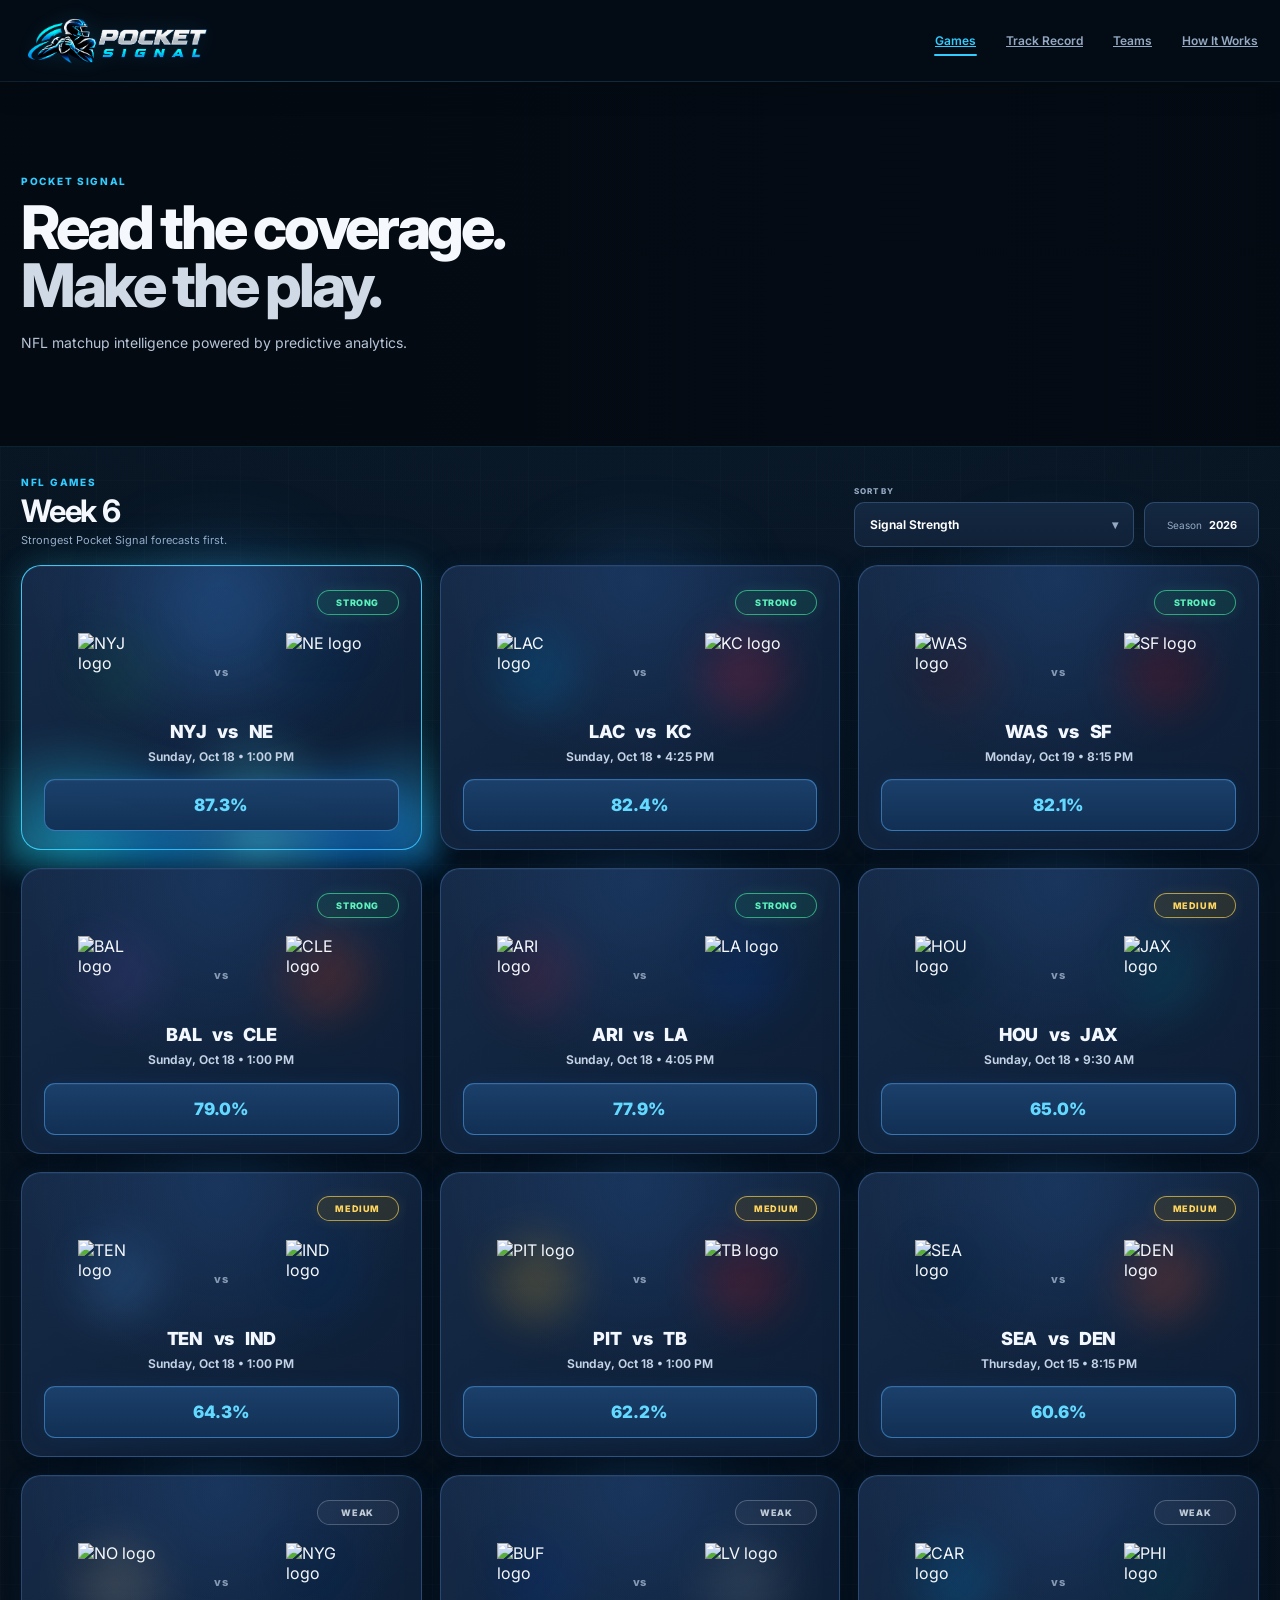
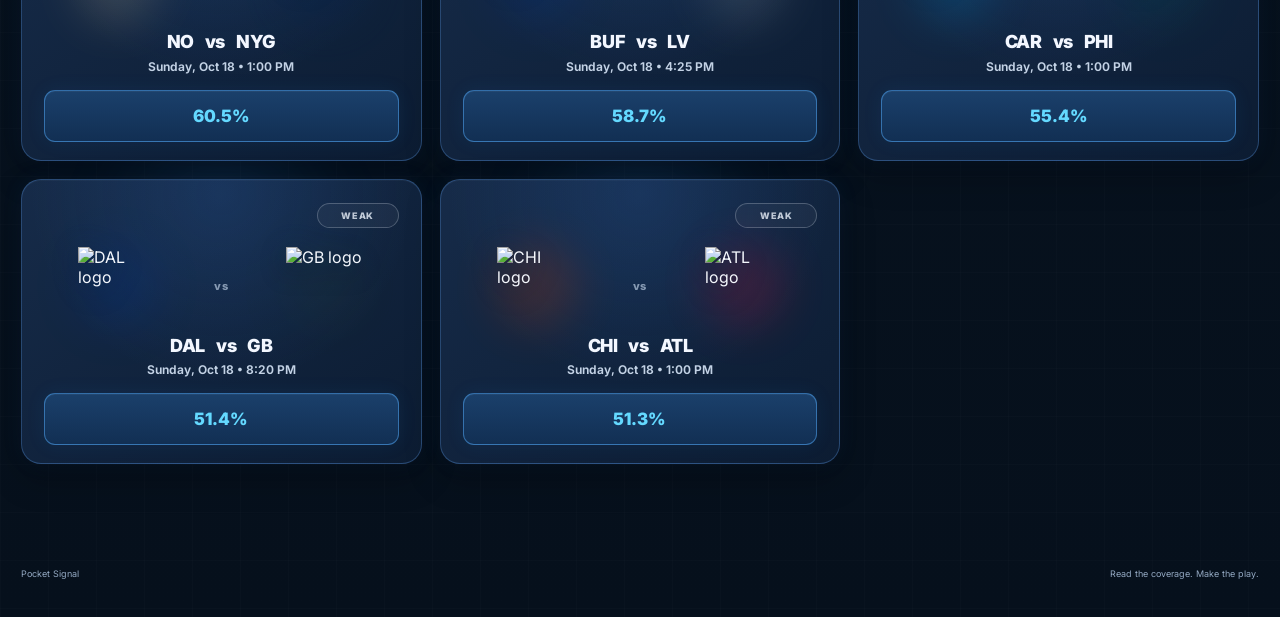
==== commit 8cb3386c: "Add files via upload" ====
--- a/index.html
+++ b/index.html
@@ -284,53 +284,956 @@
 
             <nav class="header-nav">
 
-                <a
-                    class="nav-item results-nav-link active"
-                    href="index.html"
+    <a class="nav-item active" href="index.html">
+        Games
+    </a>
+
+    <a class="nav-item" href="results.html">
+        Track Record
+    </a>
+
+    <a class="nav-item" href="teams.html">
+        Teams
+    </a>
+
+    <a class="nav-item" href="how-it-works.html">
+        How It Works
+    </a>
+
+</nav>
+
+<button class="mobile-menu-button">
+    ☰
+</button>
+
+
+
+
+        </div>
+
+
+
+
+
+
+
+    </header>
+
+
+
+
+
+
+
+
+
+
+
+    <!-- =====================================================
+
+
+
+         CINEMATIC HERO
+
+
+
+    ====================================================== -->
+
+
+
+
+
+
+
+    <section class="hero">
+
+
+
+
+
+
+
+
+
+
+
+        <video
+
+
+
+            class="hero-video-background"
+
+
+
+            autoplay
+
+
+
+            muted
+
+
+
+            loop
+
+
+
+            playsinline
+
+
+
+            preload="auto"
+
+
+
+        >
+
+
+
+
+
+
+
+            <source
+
+
+
+                src="assets/pocket_signal_hero.mp4"
+
+
+
+                type="video/mp4"
+
+
+
+            >
+
+
+
+
+
+
+
+        </video>
+
+
+
+
+
+
+
+
+
+
+
+        <div class="hero-overlay"></div>
+
+
+
+
+
+
+
+
+
+
+
+        <div class="hero-inner">
+
+
+
+
+
+
+
+            <div class="hero-copy">
+
+
+
+
+
+
+
+                <div class="hero-kicker">
+
+
+
+                    POCKET SIGNAL
+
+
+
+                </div>
+
+
+
+
+
+
+
+
+
+
+
+                <h1>
+
+
+
+
+
+
+
+                    Read the coverage.
+
+
+
+
+
+
+
+                    <span>
+
+
+
+                        Make the play.
+
+
+
+                    </span>
+
+
+
+
+
+
+
+                </h1>
+
+
+
+
+
+
+
+
+
+
+
+                <p>
+
+
+
+                    NFL matchup intelligence powered by predictive analytics.
+
+
+
+                </p>
+
+
+
+
+
+
+
+            </div>
+
+
+
+
+
+
+
+        </div>
+
+
+
+
+
+
+
+
+
+
+
+    </section>
+
+
+
+
+
+
+
+
+
+
+
+    <!-- =====================================================
+
+
+
+         HOME
+
+
+
+    ====================================================== -->
+
+
+
+
+
+
+
+    <main
+
+
+
+        id="homeView"
+
+
+
+        class="page-shell"
+
+
+
+    >
+
+
+
+
+
+
+
+
+
+
+
+        <!-- =================================================
+
+
+
+             WEEK / SORT TOOLBAR
+
+
+
+        ================================================== -->
+
+
+
+
+
+
+
+        <section class="games-toolbar">
+
+
+
+
+
+
+
+
+
+
+
+            <div>
+
+
+
+
+
+
+
+                <div class="section-kicker">
+
+
+
+                    NFL GAMES
+
+
+
+                </div>
+
+
+
+
+
+
+
+                <h2 id="weekTitle">
+
+
+
+                    Week —
+
+
+
+                </h2>
+
+
+
+
+
+
+
+                <p
+
+
+
+                    id="sortDescription"
+
+
+
+                    class="toolbar-description"
+
+
+
                 >
-                    Games
-                </a>
-
-                <a
-                    class="nav-item results-nav-link"
-                    href="results.html"
-                >
-                    Track Record
-                </a>
-
-                <a
-                    class="nav-item results-nav-link"
-                    href="teams.html"
-                >
-                    Teams
-            </a>
-
-                <a
-                    class="nav-item results-nav-link"
-                    href="how-it-works.html"
-                >
-                    How It Works
-            </a>
-
-            </nav>
-
-
-
-
-
-
-
-
-
-        </div>
-
-
-
-
-
-
-
-    </header>
+
+
+
+                    Strongest Pocket Signal forecasts first.
+
+
+
+                </p>
+
+
+
+
+
+
+
+            </div>
+
+
+
+
+
+
+
+
+
+
+
+            <div class="toolbar-right">
+
+
+
+
+
+
+
+
+
+
+
+                <div class="sort-control">
+
+
+
+
+
+
+
+                    <label>
+
+
+
+                        SORT BY
+
+
+
+                    </label>
+
+
+
+
+
+
+
+
+
+
+
+                    <div
+
+
+
+                        id="customSort"
+
+
+
+                        class="custom-sort"
+
+
+
+                    >
+
+
+
+
+
+
+
+
+
+
+
+                        <button
+
+
+
+                            id="customSortButton"
+
+
+
+                            class="custom-sort-button"
+
+
+
+                            type="button"
+
+
+
+                        >
+
+
+
+
+
+
+
+                            <span id="customSortText">
+
+
+
+                                Signal Strength
+
+
+
+                            </span>
+
+
+
+
+
+
+
+                            <span class="sort-chevron">
+
+
+
+                                ▾
+
+
+
+                            </span>
+
+
+
+
+
+
+
+                        </button>
+
+
+
+
+
+
+
+
+
+
+
+                        <div class="custom-sort-menu">
+
+
+
+
+
+
+
+
+
+
+
+                            <button
+
+
+
+                                class="custom-sort-option active"
+
+
+
+                                data-value="signal"
+
+
+
+                                type="button"
+
+
+
+                            >
+
+
+
+                                Signal Strength
+
+
+
+                            </button>
+
+
+
+
+
+
+
+
+
+
+
+                            <button
+
+
+
+                                class="custom-sort-option"
+
+
+
+                                data-value="marketWinner"
+
+
+
+                                type="button"
+
+
+
+                            >
+
+
+
+                                Market Difference — Winner
+
+
+
+                            </button>
+
+
+
+
+
+
+
+
+
+
+
+                            <button
+
+
+
+                                class="custom-sort-option"
+
+
+
+                                data-value="marketMargin"
+
+
+
+                                type="button"
+
+
+
+                            >
+
+
+
+                                Market Difference — Margin
+
+
+
+                            </button>
+
+
+
+
+
+
+
+
+
+
+
+                            <button
+
+
+
+                                class="custom-sort-option"
+
+
+
+                                data-value="time"
+
+
+
+                                type="button"
+
+
+
+                            >
+
+
+
+                                Game Time
+
+
+
+                            </button>
+
+
+
+
+
+
+
+
+
+
+
+                            <button
+
+
+
+                                class="custom-sort-option"
+
+
+
+                                data-value="alphabetical"
+
+
+
+                                type="button"
+
+
+
+                            >
+
+
+
+                                Alphabetical
+
+
+
+                            </button>
+
+
+
+
+
+
+
+
+
+
+
+                        </div>
+
+
+
+
+
+
+
+
+
+
+
+                    </div>
+
+
+
+
+
+
+
+                </div>
+
+
+
+
+
+
+
+
+
+
+
+                <div class="season-display">
+
+
+
+
+
+
+
+                    <span>
+
+
+
+                        Season
+
+
+
+                    </span>
+
+
+
+
+
+
+
+                    <strong id="seasonValue">
+
+
+
+                        —
+
+
+
+                    </strong>
+
+
+
+
+
+
+
+                </div>
+
+
+
+
+
+
+
+
+
+
+
+            </div>
+
+
+
+
+
+
+
+
+
+
+
+        </section>
+
+
+
+
+
+
+
+
+
+
+
+        <!-- =================================================
+
+
+
+             GAME CARDS
+
+
+
+        ================================================== -->
+
+
+
+
+
+
+
+        <section
+
+
+
+            id="gamesGrid"
+
+
+
+            class="games-grid"
+
+
+
+        >
+
+
+
+
+
+
+
+            <div class="loading-card">
+
+
+
+
+
+
+
+                <div class="loader"></div>
+
+
+
+
+
+
+
+                <span>
+
+
+
+                    Loading Pocket Signal...
+
+
+
+                </span>
+
+
+
+
+
+
+
+            </div>
+
+
+
+
+
+
+
+        </section>
+
+
+
+
+
+
+
+
+
+
+
+    </main>
 
 
 
@@ -346,7 +1249,7 @@
 
 
 
-         CINEMATIC HERO
+         GAME DETAIL VIEW
 
 
 
@@ -358,43 +1261,43 @@
 
 
 
-    <section class="hero">
-
-
-
-
-
-
-
-
-
-
-
-        <video
-
-
-
-            class="hero-video-background"
-
-
-
-            autoplay
-
-
-
-            muted
-
-
-
-            loop
-
-
-
-            playsinline
-
-
-
-            preload="auto"
+    <main
+
+
+
+        id="gameView"
+
+
+
+        class="page-shell hidden"
+
+
+
+    >
+
+
+
+
+
+
+
+
+
+
+
+        <button
+
+
+
+            id="backButton"
+
+
+
+            class="back-button"
+
+
+
+            type="button"
 
 
 
@@ -402,19 +1305,235 @@
 
 
 
-
-
-
-
-            <source
-
-
-
-                src="assets/pocket_signal_hero.mp4"
-
-
-
-                type="video/mp4"
+            ← Back to Games
+
+
+
+        </button>
+
+
+
+
+
+
+
+
+
+
+
+        <!-- =================================================
+
+
+
+             MATCHUP PREVIEW
+
+
+
+        ================================================== -->
+
+
+
+
+
+
+
+        <section
+
+
+
+            id="matchupPreview"
+
+
+
+            class="matchup-preview"
+
+
+
+        >
+
+
+
+        </section>
+
+
+
+
+
+
+
+
+
+
+
+        <!-- =================================================
+
+
+
+             GENERATE SIGNAL
+
+
+
+        ================================================== -->
+
+
+
+
+
+
+
+        <section
+
+
+
+            id="generateGate"
+
+
+
+            class="generate-gate"
+
+
+
+        >
+
+
+
+
+
+
+
+
+
+
+
+            <div class="generate-copy">
+
+
+
+
+
+
+
+
+
+
+
+                <div class="generate-icon">
+
+
+
+                    ◉
+
+
+
+                </div>
+
+
+
+
+
+
+
+
+
+
+
+                <div>
+
+
+
+
+
+
+
+                    <div class="section-kicker">
+
+
+
+                        POCKET SIGNAL ANALYSIS
+
+
+
+                    </div>
+
+
+
+
+
+
+
+                    <h3>
+
+
+
+                        Generate matchup intelligence
+
+
+
+                    </h3>
+
+
+
+
+
+
+
+                    <p>
+
+
+
+                        Reveal win probability, projected score,
+
+
+
+                        market comparison and matchup signals.
+
+
+
+                    </p>
+
+
+
+
+
+
+
+                </div>
+
+
+
+
+
+
+
+
+
+
+
+            </div>
+
+
+
+
+
+
+
+
+
+
+
+            <button
+
+
+
+                id="generateButton"
+
+
+
+                class="generate-button"
+
+
+
+                type="button"
 
 
 
@@ -426,119 +1545,139 @@
 
 
 
-        </video>
-
-
-
-
-
-
-
-
-
-
-
-        <div class="hero-overlay"></div>
-
-
-
-
-
-
-
-
-
-
-
-        <div class="hero-inner">
-
-
-
-
-
-
-
-            <div class="hero-copy">
-
-
-
-
-
-
-
-                <div class="hero-kicker">
-
-
-
-                    POCKET SIGNAL
-
-
-
-                </div>
-
-
-
-
-
-
-
-
-
-
-
-                <h1>
-
-
-
-
-
-
-
-                    Read the coverage.
-
-
-
-
-
-
-
-                    <span>
-
-
-
-                        Make the play.
-
-
-
-                    </span>
-
-
-
-
-
-
-
-                </h1>
-
-
-
-
-
-
-
-
-
-
-
-                <p>
-
-
-
-                    NFL matchup intelligence powered by predictive analytics.
-
-
-
-                </p>
+                Generate Signal
+
+
+
+
+
+
+
+                <span>
+
+
+
+                    →
+
+
+
+                </span>
+
+
+
+
+
+
+
+            </button>
+
+
+
+
+
+
+
+
+
+
+
+        </section>
+
+
+
+
+
+
+
+
+
+
+
+        <!-- =================================================
+
+
+
+             GENERATION LOADING
+
+
+
+        ================================================== -->
+
+
+
+
+
+
+
+        <section
+
+
+
+            id="signalLoading"
+
+
+
+            class="signal-loading hidden"
+
+
+
+        >
+
+
+
+
+
+
+
+
+
+
+
+            <div class="signal-spinner"></div>
+
+
+
+
+
+
+
+
+
+
+
+            <div>
+
+
+
+
+
+
+
+                <strong>
+
+
+
+                    Generating Pocket Signal
+
+
+
+                </strong>
+
+
+
+
+
+
+
+                <span id="loadingMessage">
+
+
+
+                    Evaluating matchup...
+
+
+
+                </span>
 
 
 
@@ -554,19 +1693,371 @@
 
 
 
-        </div>
-
-
-
-
-
-
-
-
-
-
-
-    </section>
+
+
+
+
+        </section>
+
+
+
+
+
+
+
+
+
+
+
+        <!-- =================================================
+
+
+
+             ANALYSIS DASHBOARD
+
+
+
+        ================================================== -->
+
+
+
+
+
+
+
+        <section
+
+
+
+            id="analysisDashboard"
+
+
+
+            class="analysis-dashboard hidden"
+
+
+
+        >
+
+
+
+
+
+
+
+
+
+
+
+            <section
+
+
+
+                id="forecastPanel"
+
+
+
+                class="forecast-panel"
+
+
+
+            >
+
+
+
+            </section>
+
+
+
+
+
+
+
+
+
+
+
+            <div class="analysis-middle-grid">
+
+
+
+
+
+
+
+
+
+
+
+                <section class="analysis-card">
+
+
+
+
+
+
+
+                    <div class="analysis-heading">
+
+
+
+                        MODEL VS MARKET
+
+
+
+                    </div>
+
+
+
+
+
+
+
+                    <div id="marketPanel"></div>
+
+
+
+
+
+
+
+                </section>
+
+
+
+
+
+
+
+
+
+
+
+                <section class="analysis-card">
+
+
+
+
+
+
+
+                    <div class="analysis-heading">
+
+
+
+                        KEY SIGNALS
+
+
+
+                    </div>
+
+
+
+
+
+
+
+                    <div id="signalsPanel"></div>
+
+
+
+
+
+
+
+                </section>
+
+
+
+
+
+
+
+
+
+
+
+            </div>
+
+
+
+
+
+
+
+
+
+
+
+            <div class="analysis-bottom-grid">
+
+
+
+
+
+
+
+
+
+
+
+                <section class="analysis-card">
+
+
+
+
+
+
+
+                    <div class="analysis-heading">
+
+
+
+                        QB MATCHUP
+
+
+
+                    </div>
+
+
+
+
+
+
+
+                    <div id="qbPanel"></div>
+
+
+
+
+
+
+
+                </section>
+
+
+
+
+
+
+
+
+
+
+
+                <section class="analysis-card">
+
+
+
+
+
+
+
+                    <div class="analysis-heading">
+
+
+
+                        RECENT FORM
+
+
+
+                    </div>
+
+
+
+
+
+
+
+                    <div id="recentPanel"></div>
+
+
+
+
+
+
+
+                </section>
+
+
+
+
+
+
+
+
+
+
+
+                <section class="analysis-card">
+
+
+
+
+
+
+
+                    <div class="analysis-heading">
+
+
+
+                        WEATHER & GAME CONDITIONS
+
+
+
+                    </div>
+
+
+
+
+
+
+
+                    <div id="weatherPanel"></div>
+
+
+
+
+
+
+
+                </section>
+
+
+
+
+
+
+
+
+
+
+
+            </div>
+
+
+
+
+
+
+
+
+
+
+
+        </section>
+
+
+
+
+
+
+
+
+
+
+
+    </main>
 
 
 
@@ -582,7 +2073,7 @@
 
 
 
-         HOME
+         FOOTER
 
 
 
@@ -594,1510 +2085,6 @@
 
 
 
-    <main
-
-
-
-        id="homeView"
-
-
-
-        class="page-shell"
-
-
-
-    >
-
-
-
-
-
-
-
-
-
-
-
-        <!-- =================================================
-
-
-
-             WEEK / SORT TOOLBAR
-
-
-
-        ================================================== -->
-
-
-
-
-
-
-
-        <section class="games-toolbar">
-
-
-
-
-
-
-
-
-
-
-
-            <div>
-
-
-
-
-
-
-
-                <div class="section-kicker">
-
-
-
-                    NFL GAMES
-
-
-
-                </div>
-
-
-
-
-
-
-
-                <h2 id="weekTitle">
-
-
-
-                    Week —
-
-
-
-                </h2>
-
-
-
-
-
-
-
-                <p
-
-
-
-                    id="sortDescription"
-
-
-
-                    class="toolbar-description"
-
-
-
-                >
-
-
-
-                    Strongest Pocket Signal forecasts first.
-
-
-
-                </p>
-
-
-
-
-
-
-
-            </div>
-
-
-
-
-
-
-
-
-
-
-
-            <div class="toolbar-right">
-
-
-
-
-
-
-
-
-
-
-
-                <div class="sort-control">
-
-
-
-
-
-
-
-                    <label>
-
-
-
-                        SORT BY
-
-
-
-                    </label>
-
-
-
-
-
-
-
-
-
-
-
-                    <div
-
-
-
-                        id="customSort"
-
-
-
-                        class="custom-sort"
-
-
-
-                    >
-
-
-
-
-
-
-
-
-
-
-
-                        <button
-
-
-
-                            id="customSortButton"
-
-
-
-                            class="custom-sort-button"
-
-
-
-                            type="button"
-
-
-
-                        >
-
-
-
-
-
-
-
-                            <span id="customSortText">
-
-
-
-                                Signal Strength
-
-
-
-                            </span>
-
-
-
-
-
-
-
-                            <span class="sort-chevron">
-
-
-
-                                ▾
-
-
-
-                            </span>
-
-
-
-
-
-
-
-                        </button>
-
-
-
-
-
-
-
-
-
-
-
-                        <div class="custom-sort-menu">
-
-
-
-
-
-
-
-
-
-
-
-                            <button
-
-
-
-                                class="custom-sort-option active"
-
-
-
-                                data-value="signal"
-
-
-
-                                type="button"
-
-
-
-                            >
-
-
-
-                                Signal Strength
-
-
-
-                            </button>
-
-
-
-
-
-
-
-
-
-
-
-                            <button
-
-
-
-                                class="custom-sort-option"
-
-
-
-                                data-value="marketWinner"
-
-
-
-                                type="button"
-
-
-
-                            >
-
-
-
-                                Market Difference — Winner
-
-
-
-                            </button>
-
-
-
-
-
-
-
-
-
-
-
-                            <button
-
-
-
-                                class="custom-sort-option"
-
-
-
-                                data-value="marketMargin"
-
-
-
-                                type="button"
-
-
-
-                            >
-
-
-
-                                Market Difference — Margin
-
-
-
-                            </button>
-
-
-
-
-
-
-
-
-
-
-
-                            <button
-
-
-
-                                class="custom-sort-option"
-
-
-
-                                data-value="time"
-
-
-
-                                type="button"
-
-
-
-                            >
-
-
-
-                                Game Time
-
-
-
-                            </button>
-
-
-
-
-
-
-
-
-
-
-
-                            <button
-
-
-
-                                class="custom-sort-option"
-
-
-
-                                data-value="alphabetical"
-
-
-
-                                type="button"
-
-
-
-                            >
-
-
-
-                                Alphabetical
-
-
-
-                            </button>
-
-
-
-
-
-
-
-
-
-
-
-                        </div>
-
-
-
-
-
-
-
-
-
-
-
-                    </div>
-
-
-
-
-
-
-
-                </div>
-
-
-
-
-
-
-
-
-
-
-
-                <div class="season-display">
-
-
-
-
-
-
-
-                    <span>
-
-
-
-                        Season
-
-
-
-                    </span>
-
-
-
-
-
-
-
-                    <strong id="seasonValue">
-
-
-
-                        —
-
-
-
-                    </strong>
-
-
-
-
-
-
-
-                </div>
-
-
-
-
-
-
-
-
-
-
-
-            </div>
-
-
-
-
-
-
-
-
-
-
-
-        </section>
-
-
-
-
-
-
-
-
-
-
-
-        <!-- =================================================
-
-
-
-             GAME CARDS
-
-
-
-        ================================================== -->
-
-
-
-
-
-
-
-        <section
-
-
-
-            id="gamesGrid"
-
-
-
-            class="games-grid"
-
-
-
-        >
-
-
-
-
-
-
-
-            <div class="loading-card">
-
-
-
-
-
-
-
-                <div class="loader"></div>
-
-
-
-
-
-
-
-                <span>
-
-
-
-                    Loading Pocket Signal...
-
-
-
-                </span>
-
-
-
-
-
-
-
-            </div>
-
-
-
-
-
-
-
-        </section>
-
-
-
-
-
-
-
-
-
-
-
-    </main>
-
-
-
-
-
-
-
-
-
-
-
-    <!-- =====================================================
-
-
-
-         GAME DETAIL VIEW
-
-
-
-    ====================================================== -->
-
-
-
-
-
-
-
-    <main
-
-
-
-        id="gameView"
-
-
-
-        class="page-shell hidden"
-
-
-
-    >
-
-
-
-
-
-
-
-
-
-
-
-        <button
-
-
-
-            id="backButton"
-
-
-
-            class="back-button"
-
-
-
-            type="button"
-
-
-
-        >
-
-
-
-            ← Back to Games
-
-
-
-        </button>
-
-
-
-
-
-
-
-
-
-
-
-        <!-- =================================================
-
-
-
-             MATCHUP PREVIEW
-
-
-
-        ================================================== -->
-
-
-
-
-
-
-
-        <section
-
-
-
-            id="matchupPreview"
-
-
-
-            class="matchup-preview"
-
-
-
-        >
-
-
-
-        </section>
-
-
-
-
-
-
-
-
-
-
-
-        <!-- =================================================
-
-
-
-             GENERATE SIGNAL
-
-
-
-        ================================================== -->
-
-
-
-
-
-
-
-        <section
-
-
-
-            id="generateGate"
-
-
-
-            class="generate-gate"
-
-
-
-        >
-
-
-
-
-
-
-
-
-
-
-
-            <div class="generate-copy">
-
-
-
-
-
-
-
-
-
-
-
-                <div class="generate-icon">
-
-
-
-                    ◉
-
-
-
-                </div>
-
-
-
-
-
-
-
-
-
-
-
-                <div>
-
-
-
-
-
-
-
-                    <div class="section-kicker">
-
-
-
-                        POCKET SIGNAL ANALYSIS
-
-
-
-                    </div>
-
-
-
-
-
-
-
-                    <h3>
-
-
-
-                        Generate matchup intelligence
-
-
-
-                    </h3>
-
-
-
-
-
-
-
-                    <p>
-
-
-
-                        Reveal win probability, projected score,
-
-
-
-                        market comparison and matchup signals.
-
-
-
-                    </p>
-
-
-
-
-
-
-
-                </div>
-
-
-
-
-
-
-
-
-
-
-
-            </div>
-
-
-
-
-
-
-
-
-
-
-
-            <button
-
-
-
-                id="generateButton"
-
-
-
-                class="generate-button"
-
-
-
-                type="button"
-
-
-
-            >
-
-
-
-
-
-
-
-                Generate Signal
-
-
-
-
-
-
-
-                <span>
-
-
-
-                    →
-
-
-
-                </span>
-
-
-
-
-
-
-
-            </button>
-
-
-
-
-
-
-
-
-
-
-
-        </section>
-
-
-
-
-
-
-
-
-
-
-
-        <!-- =================================================
-
-
-
-             GENERATION LOADING
-
-
-
-        ================================================== -->
-
-
-
-
-
-
-
-        <section
-
-
-
-            id="signalLoading"
-
-
-
-            class="signal-loading hidden"
-
-
-
-        >
-
-
-
-
-
-
-
-
-
-
-
-            <div class="signal-spinner"></div>
-
-
-
-
-
-
-
-
-
-
-
-            <div>
-
-
-
-
-
-
-
-                <strong>
-
-
-
-                    Generating Pocket Signal
-
-
-
-                </strong>
-
-
-
-
-
-
-
-                <span id="loadingMessage">
-
-
-
-                    Evaluating matchup...
-
-
-
-                </span>
-
-
-
-
-
-
-
-            </div>
-
-
-
-
-
-
-
-
-
-
-
-        </section>
-
-
-
-
-
-
-
-
-
-
-
-        <!-- =================================================
-
-
-
-             ANALYSIS DASHBOARD
-
-
-
-        ================================================== -->
-
-
-
-
-
-
-
-        <section
-
-
-
-            id="analysisDashboard"
-
-
-
-            class="analysis-dashboard hidden"
-
-
-
-        >
-
-
-
-
-
-
-
-
-
-
-
-            <section
-
-
-
-                id="forecastPanel"
-
-
-
-                class="forecast-panel"
-
-
-
-            >
-
-
-
-            </section>
-
-
-
-
-
-
-
-
-
-
-
-            <div class="analysis-middle-grid">
-
-
-
-
-
-
-
-
-
-
-
-                <section class="analysis-card">
-
-
-
-
-
-
-
-                    <div class="analysis-heading">
-
-
-
-                        MODEL VS MARKET
-
-
-
-                    </div>
-
-
-
-
-
-
-
-                    <div id="marketPanel"></div>
-
-
-
-
-
-
-
-                </section>
-
-
-
-
-
-
-
-
-
-
-
-                <section class="analysis-card">
-
-
-
-
-
-
-
-                    <div class="analysis-heading">
-
-
-
-                        KEY SIGNALS
-
-
-
-                    </div>
-
-
-
-
-
-
-
-                    <div id="signalsPanel"></div>
-
-
-
-
-
-
-
-                </section>
-
-
-
-
-
-
-
-
-
-
-
-            </div>
-
-
-
-
-
-
-
-
-
-
-
-            <div class="analysis-bottom-grid">
-
-
-
-
-
-
-
-
-
-
-
-                <section class="analysis-card">
-
-
-
-
-
-
-
-                    <div class="analysis-heading">
-
-
-
-                        QB MATCHUP
-
-
-
-                    </div>
-
-
-
-
-
-
-
-                    <div id="qbPanel"></div>
-
-
-
-
-
-
-
-                </section>
-
-
-
-
-
-
-
-
-
-
-
-                <section class="analysis-card">
-
-
-
-
-
-
-
-                    <div class="analysis-heading">
-
-
-
-                        RECENT FORM
-
-
-
-                    </div>
-
-
-
-
-
-
-
-                    <div id="recentPanel"></div>
-
-
-
-
-
-
-
-                </section>
-
-
-
-
-
-
-
-
-
-
-
-                <section class="analysis-card">
-
-
-
-
-
-
-
-                    <div class="analysis-heading">
-
-
-
-                        WEATHER & GAME CONDITIONS
-
-
-
-                    </div>
-
-
-
-
-
-
-
-                    <div id="weatherPanel"></div>
-
-
-
-
-
-
-
-                </section>
-
-
-
-
-
-
-
-
-
-
-
-            </div>
-
-
-
-
-
-
-
-
-
-
-
-        </section>
-
-
-
-
-
-
-
-
-
-
-
-    </main>
-
-
-
-
-
-
-
-
-
-
-
-    <!-- =====================================================
-
-
-
-         FOOTER
-
-
-
-    ====================================================== -->
-
-
-
-
-
-
-
     <footer class="site-footer">
 
 
@@ -2161,7 +2148,37 @@
     <script src="app.js?v=8"></script>
 
 
-
+<script>
+    const mobileMenuButton =
+        document.querySelector(".mobile-menu-button");
+
+    const headerNav =
+        document.querySelector(".header-nav");
+
+    if (
+        mobileMenuButton &&
+        headerNav
+    ) {
+
+        mobileMenuButton.addEventListener(
+            "click",
+            () => {
+
+                const isOpen =
+                    headerNav.classList.toggle(
+                        "mobile-open"
+                    );
+
+                mobileMenuButton.setAttribute(
+                    "aria-expanded",
+                    isOpen
+                );
+
+            }
+        );
+
+    }
+</script>
 
 
 
--- a/styles.css
+++ b/styles.css
@@ -2878,4 +2878,40 @@
 
 .model-disagreement-text strong {
     color: #ffffff;
+}
+
+/* ============================================================
+   MOBILE NAVIGATION
+   ============================================================ */
+.mobile-menu-button {
+    display: none;
+}
+
+@media (max-width: 760px) {
+
+    .header-nav {
+        display: none;
+    }
+
+    .mobile-menu-button {
+        display: block;
+        color: white;
+        background: transparent;
+        border: 1px solid rgba(255,255,255,0.2);
+        border-radius: 8px;
+        padding: 8px 10px;
+        font-size: 20px;
+    }
+
+    .header-nav.mobile-open {
+        display: flex;
+        flex-direction: column;
+        position: absolute;
+        top: 70px;
+        right: 20px;
+        background: #08131f;
+        padding: 12px;
+        border-radius: 10px;
+        z-index: 1000;
+    }
 }
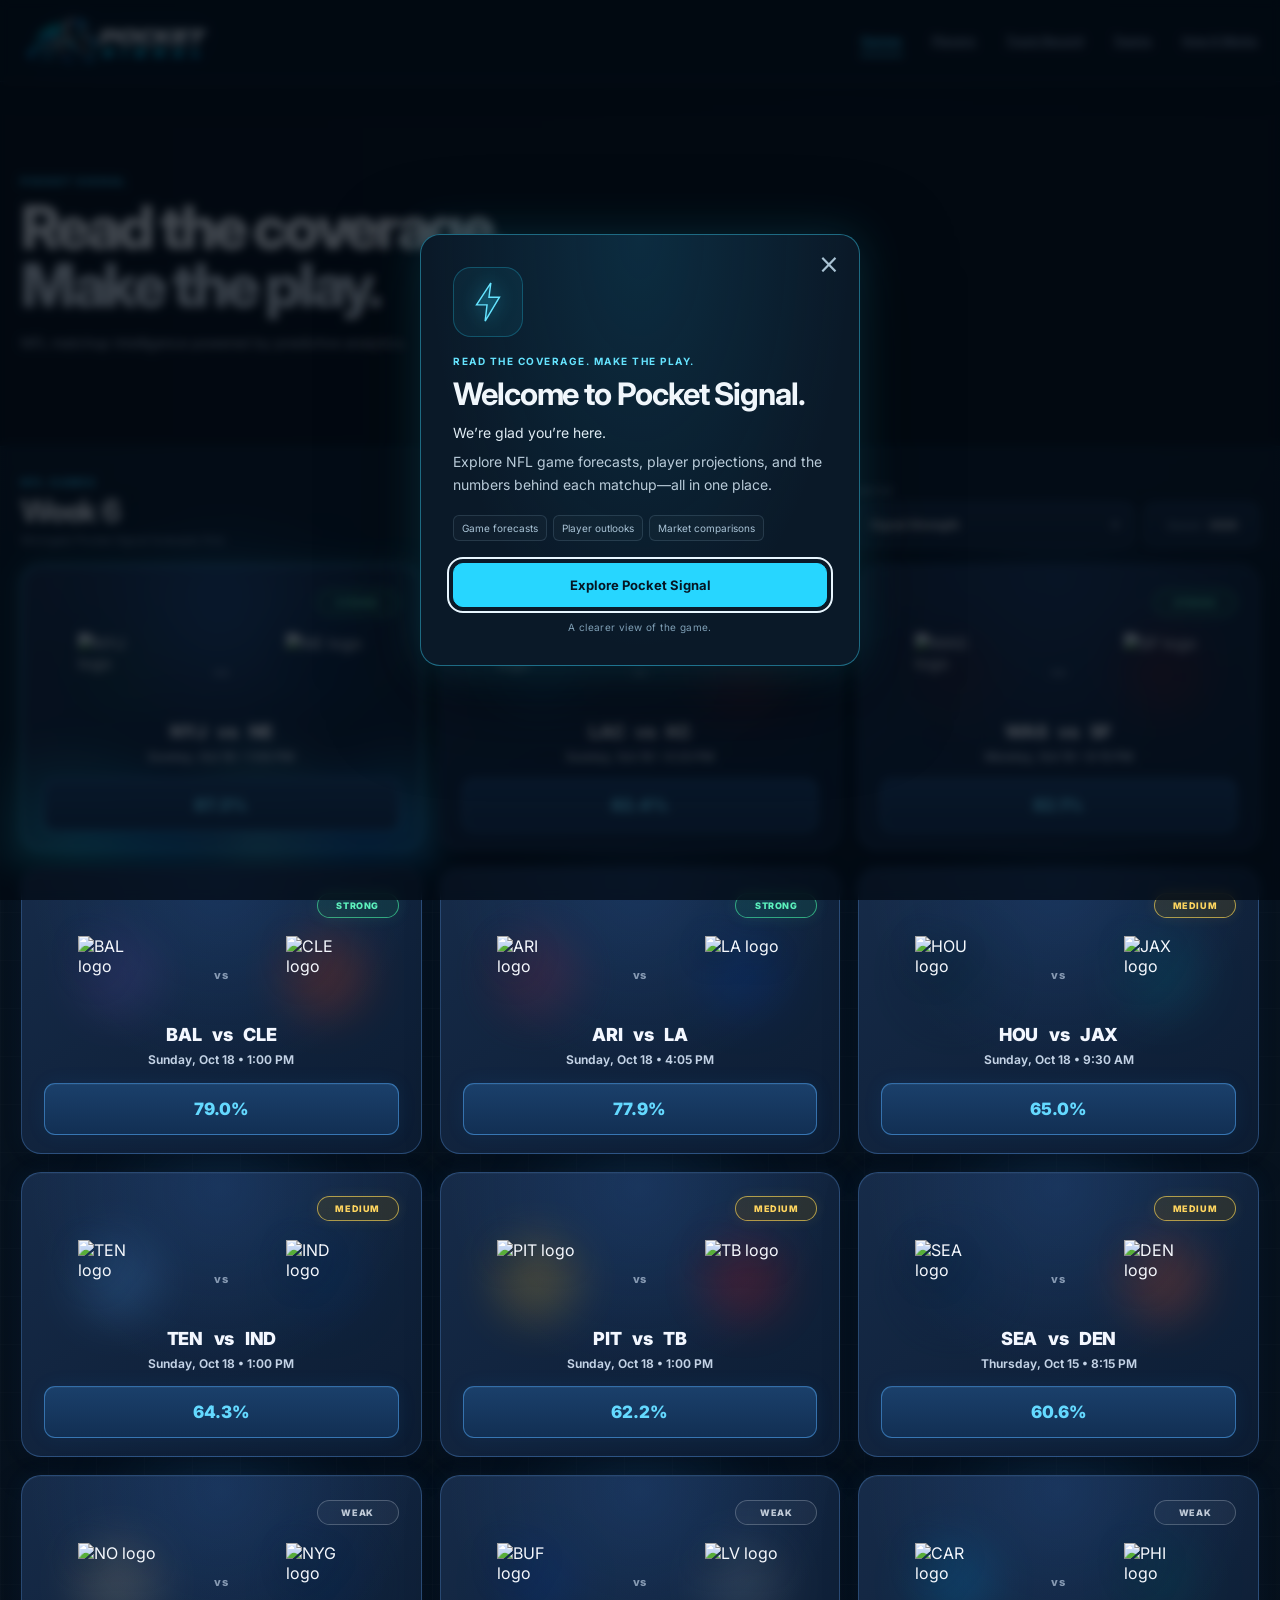
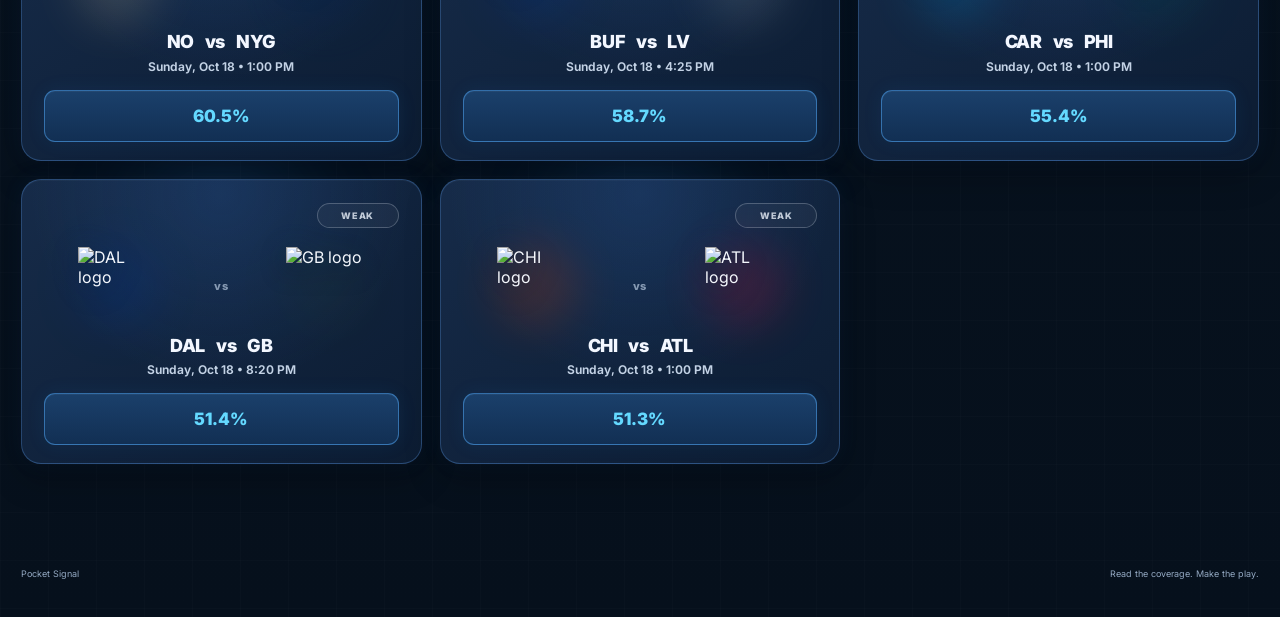
==== commit 50f8b3c6: "Add files via upload" ====
--- a/index.html
+++ b/index.html
@@ -146,7 +146,7 @@
 
 
 
-        href="styles.css?v=13"
+        href="styles.css?v=14"
 
 
 
@@ -158,6 +158,8 @@
 
 
 
+    <!-- POCKET_SIGNAL_WELCOME_V1 -->
+    <link rel="stylesheet" href="welcome.css?v=1">
 </head>
 
 
@@ -288,6 +290,10 @@
         Games
     </a>
 
+    <a class="nav-item" href="players.html">
+    Players
+</a>
+
     <a class="nav-item" href="results.html">
         Track Record
     </a>
@@ -302,7 +308,11 @@
 
 </nav>
 
-<button class="mobile-menu-button">
+<button class="mobile-menu-button"
+        type="button"
+        aria-label="Open navigation menu"
+        aria-expanded="false"
+>
     ☰
 </button>
 
@@ -2187,6 +2197,7 @@
 
 
 
+    <script src="welcome.js?v=1" defer></script>
 </body>
 
 
--- a/welcome.css
+++ b/welcome.css
@@ -0,0 +1,31 @@
+/* Pocket Signal welcome: isolated from the existing homepage and player styles. */
+.ps-welcome {
+    position: fixed; inset: 0; margin: auto; height: fit-content;
+    box-sizing: border-box; width: min(440px,calc(100vw - 32px)); max-height: calc(100dvh - 40px);
+    overflow: auto; padding: 32px; border-radius: 20px; border: 1px solid rgba(58,216,255,.42);
+    background: radial-gradient(ellipse at 50% 0,rgba(20,121,161,.2),transparent 68%),#0a1928;
+    color: #e8f1f8; box-shadow: 0 0 44px rgba(39,214,255,.16),0 28px 90px rgba(0,0,0,.5);
+    font-family: Inter,system-ui,sans-serif;
+}
+.ps-welcome::backdrop { background: rgba(2,9,17,.73); backdrop-filter: blur(5px); }
+.ps-welcome[open] { animation: ps-welcome-enter .38s ease-out both; }
+.ps-welcome * { box-sizing: border-box; }
+.ps-welcome-close { position: absolute; top: 12px; right: 13px; width: 34px; height: 34px; border: 0; border-radius: 8px; background: transparent; color: #a9c2d3; cursor: pointer; font: 26px/1 system-ui; }
+.ps-welcome-close:hover { color: #fff; background: rgba(255,255,255,.06); }
+.ps-welcome-mark { width: 70px; height: 70px; display: grid; place-items: center; margin-bottom: 18px; border: 1px solid rgba(39,214,255,.25); border-radius: 18px; background: rgba(39,214,255,.06); }
+.ps-welcome-bolt { width: 32px; height: 42px; fill: rgba(39,214,255,.13); stroke: #66e4ff; stroke-width: 1.5; filter: drop-shadow(0 0 9px rgba(39,214,255,.6)); stroke-dasharray: 140; animation: ps-bolt-trace 1.15s ease-out both; }
+.ps-welcome-kicker { color: #66e4ff; font-size: 10px; font-weight: 700; letter-spacing: .15em; text-transform: uppercase; margin: 0 0 9px; }
+.ps-welcome h2 { font-size: clamp(25px,6vw,31px); line-height: 1.15; letter-spacing: -.035em; margin: 0 0 12px; color: #f0f6fb; }
+.ps-welcome p.ps-welcome-copy { color: #b9cbd9; font-size: 14px; line-height: 1.7; margin: 0 0 10px; }
+.ps-welcome p.ps-welcome-greeting { color: #e0ecf4; font-size: 14px; margin: 0 0 9px; }
+.ps-welcome-tags { display: flex; flex-wrap: wrap; gap: 6px; margin: 18px 0 22px; }
+.ps-welcome-tags span { border: 1px solid rgba(151,189,214,.17); background: rgba(255,255,255,.025); color: #a9c3d6; border-radius: 6px; padding: 6px 8px; font-size: 10px; }
+.ps-welcome-enter { display: block; width: 100%; border: 1px solid #27d6ff; border-radius: 10px; padding: 12px 16px; background: #27d6ff; color: #061623; font: 700 13px/1.4 Inter,system-ui,sans-serif; cursor: pointer; }
+.ps-welcome-enter:hover { background: #6be6ff; }
+.ps-welcome button:focus-visible { outline: 2px solid #e8f6ff; outline-offset: 4px; }
+.ps-welcome-tagline { margin: 14px 0 0; text-align: center; color: #7f9fb5; font-size: 10px; letter-spacing: .04em; }
+body.ps-welcome-open { overflow: hidden; }
+@keyframes ps-welcome-enter { from { opacity: 0; transform: translateY(12px) scale(.98); } to { opacity: 1; transform: none; } }
+@keyframes ps-bolt-trace { from { stroke-dashoffset: 140; opacity: .3; } to { stroke-dashoffset: 0; opacity: 1; } }
+@media(max-width: 420px) { .ps-welcome { padding: 26px 22px; } }
+@media(prefers-reduced-motion: reduce) { .ps-welcome[open],.ps-welcome-bolt { animation: none; } }
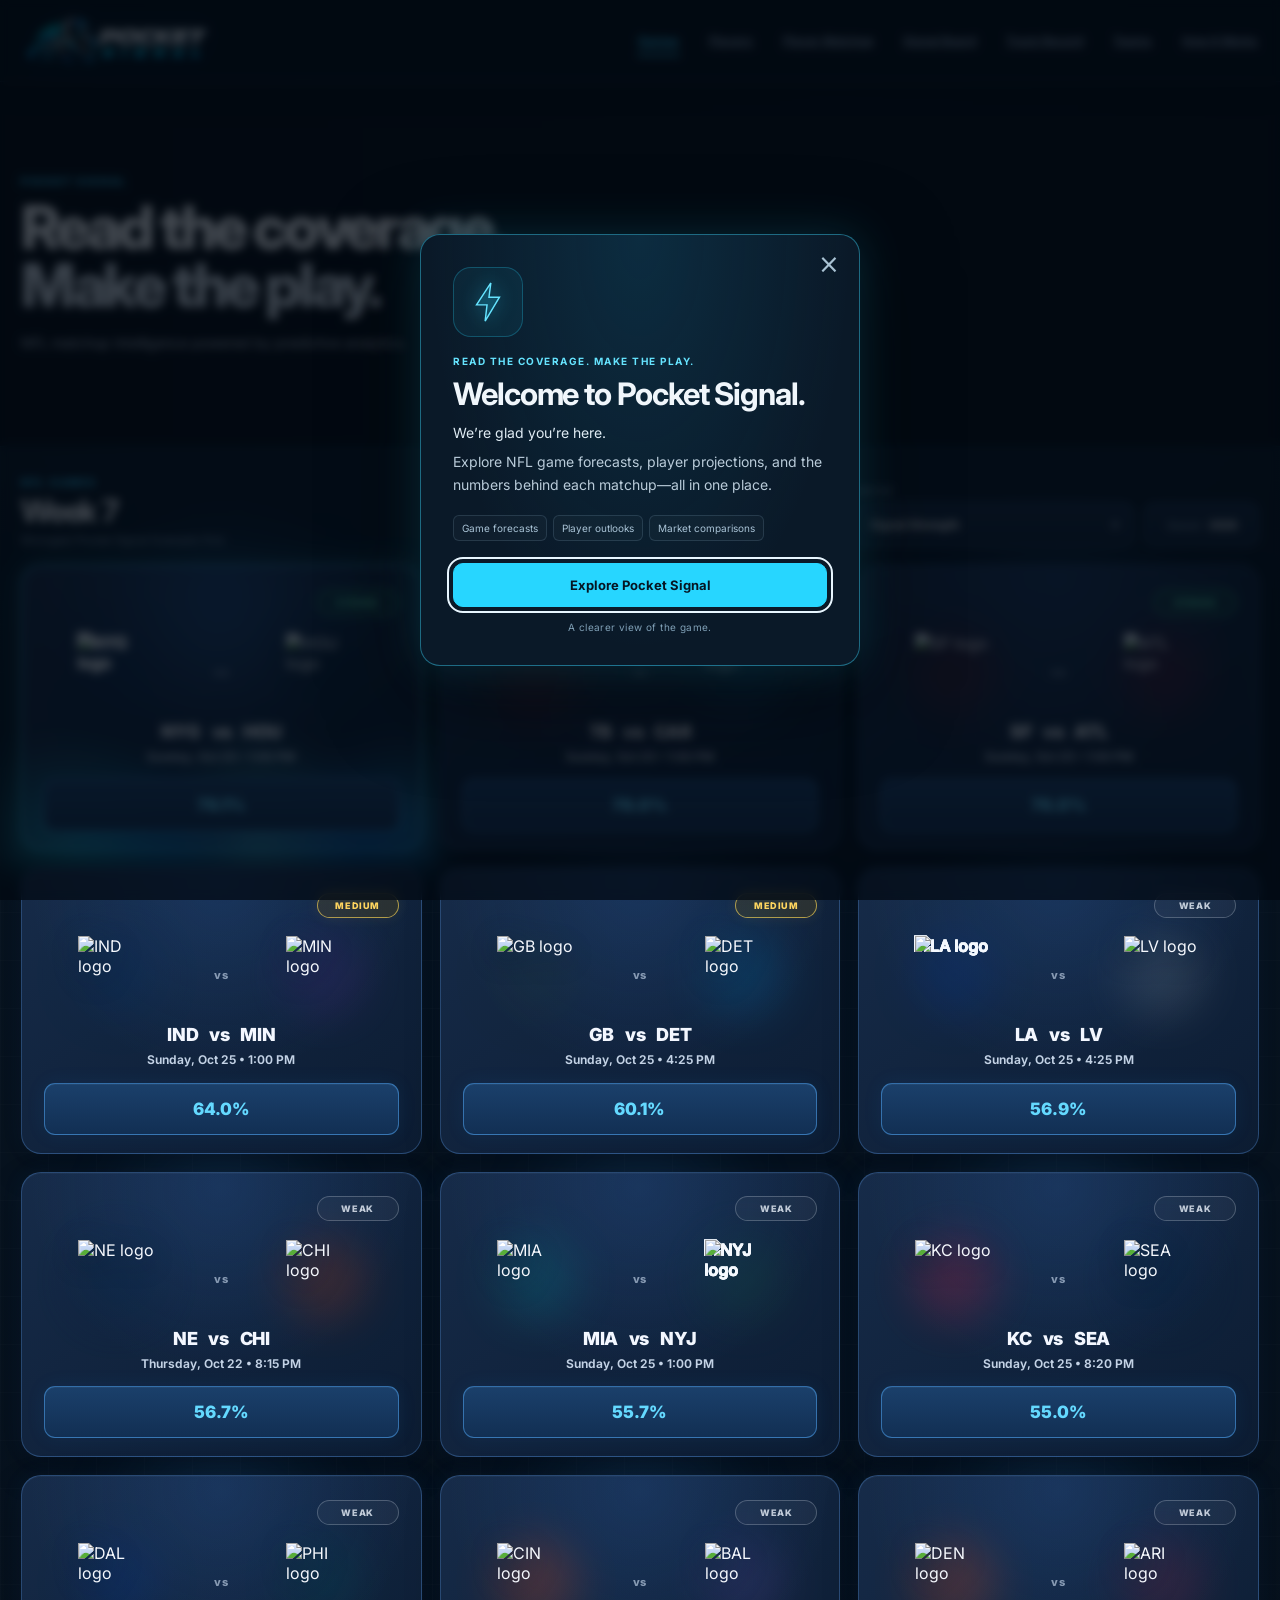
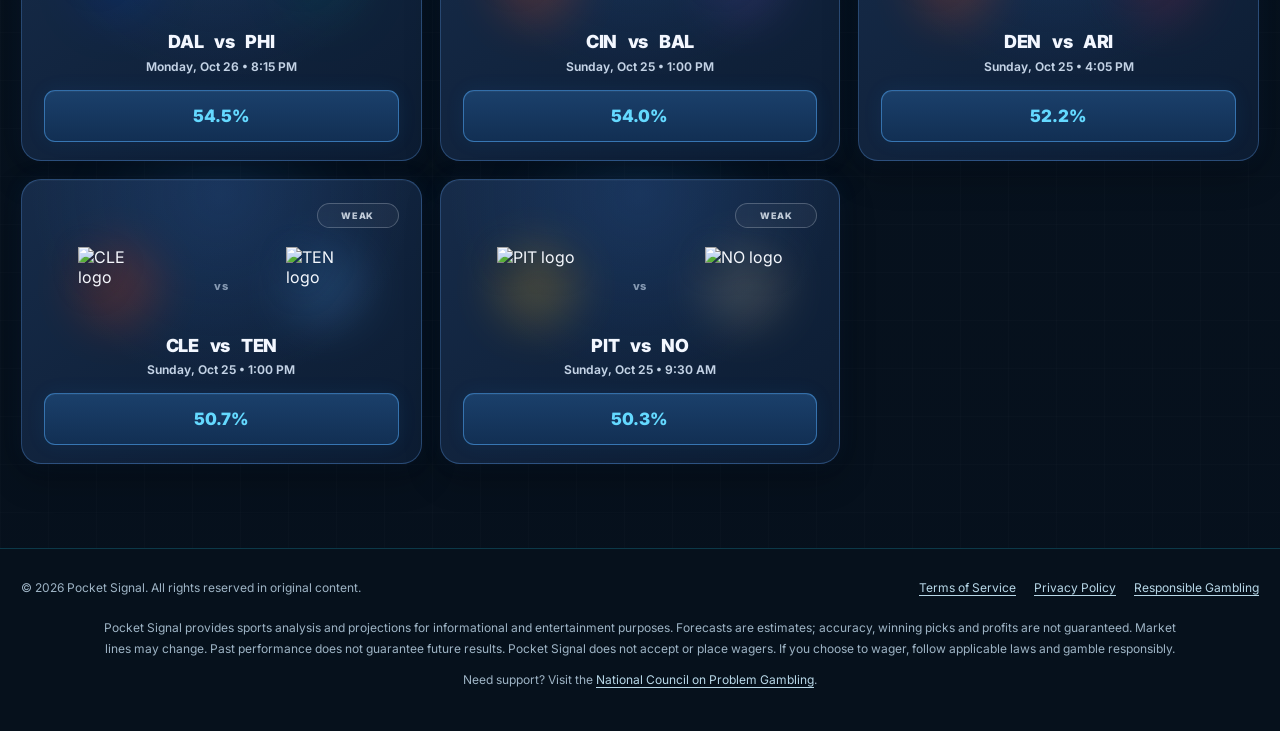
==== commit e0070b72: "Add files via upload" ====
--- a/index.html
+++ b/index.html
@@ -293,6 +293,8 @@
     <a class="nav-item" href="players.html">
     Players
 </a>
+<a class="nav-item" href="player-matchup.html">Player Matchup</a>
+<a class="nav-item" href="signal-board.html">Signal Board</a>
 
     <a class="nav-item" href="results.html">
         Track Record
@@ -2095,47 +2097,7 @@
 
 
 
-    <footer class="site-footer">
-
-
-
-
-
-
-
-        <span>
-
-
-
-            Pocket Signal
-
-
-
-        </span>
-
-
-
-
-
-
-
-        <span>
-
-
-
-            Read the coverage. Make the play.
-
-
-
-        </span>
-
-
-
-
-
-
-
-    </footer>
+    
 
 
 
@@ -2198,6 +2160,19 @@
 
 
     <script src="welcome.js?v=1" defer></script>
+
+<style id="psPolicyStyles">
+.ps-policy-footer{clear:both;margin-top:48px;padding:28px 0 32px;border-top:1px solid rgba(39,214,255,.2);background:#06111c;color:#9eb4c5;font:12px/1.8 Inter,Arial,sans-serif}
+.ps-policy-footer .ps-policy-inner{width:min(1380px,calc(100% - 42px));margin:auto}
+.ps-policy-top{display:flex;justify-content:space-between;align-items:center;gap:18px;flex-wrap:wrap;margin-bottom:18px}
+.ps-policy-top nav{display:flex;gap:18px;flex-wrap:wrap}.ps-policy-footer a{color:#b8d8e8;text-decoration:underline;text-underline-offset:3px}.ps-policy-footer a:hover{color:#27d6ff}
+.ps-policy-footer p{max-width:1100px;margin:9px auto;color:#9eb4c5;text-align:center}.ps-policy-footer a:focus-visible{outline:2px solid #27d6ff;outline-offset:4px}
+.ps-legal{background:#071421;color:#d8e7f1;font:16px/1.8 Inter,Arial,sans-serif;margin:0}.ps-legal *{box-sizing:border-box}.ps-legal header{border-bottom:1px solid #244355;padding:20px max(21px,calc((100vw - 1000px)/2));background:#06101a}.ps-legal header a{color:#2bd6f5;text-decoration:none;font-weight:800}.ps-legal main{width:min(1000px,calc(100% - 42px));margin:40px auto 64px}.ps-legal h1{font-size:clamp(32px,5vw,48px);line-height:1.1;letter-spacing:-.04em;color:#e9faff}.ps-legal h2{font-size:21px;color:#bceffc;margin:32px 0 8px}.ps-legal p{margin:10px 0}.ps-legal main a{color:#59d9f2}.ps-legal .ps-date{font-size:13px;color:#96b3c8}.ps-legal .ps-notice{padding:18px 22px;border:1px solid #285368;border-radius:12px;background:#0b2233}.ps-legal .ps-jump{display:flex;gap:18px;flex-wrap:wrap;font-size:14px}
+@media(max-width:650px){.ps-policy-footer .ps-policy-inner,.ps-legal main{width:calc(100% - 28px)}.ps-policy-top{align-items:flex-start;flex-direction:column}.ps-policy-top nav{gap:12px}.ps-policy-footer p{text-align:left}.ps-policy-footer{padding:24px 0}.ps-legal main{margin-top:28px}}
+</style>
+<!-- PS_POLICY_FOOTER_START -->
+<footer class="ps-policy-footer"><div class="ps-policy-inner"><div class="ps-policy-top"><span>&copy; 2026 Pocket Signal. All rights reserved in original content.</span><nav aria-label="Site policies"><a href="terms.html">Terms of Service</a><a href="privacy.html">Privacy Policy</a><a href="responsible-gambling.html">Responsible Gambling</a></nav></div><p>Pocket Signal provides sports analysis and projections for informational and entertainment purposes. Forecasts are estimates; accuracy, winning picks and profits are not guaranteed. Market lines may change. Past performance does not guarantee future results. Pocket Signal does not accept or place wagers. If you choose to wager, follow applicable laws and gamble responsibly.</p><p>Need support? Visit the <a href="https://www.ncpgambling.org/help-treatment/" target="_blank" rel="noopener noreferrer">National Council on Problem Gambling</a>.</p></div></footer>
+<!-- PS_POLICY_FOOTER_END -->
 </body>
 
 
--- a/styles.css
+++ b/styles.css
@@ -2914,4 +2914,188 @@
         border-radius: 10px;
         z-index: 1000;
     }
-}+}
+
+/* POCKET_SIGNAL_INSIGHT_CARD_LAYOUT_V1_BEGIN */
+
+/* Two readable columns; each card follows its own content height. */
+#analysisDashboard .analysis-bottom-grid {
+    grid-template-columns: repeat(2, minmax(0, 1fr));
+    align-items: start;
+    gap: 20px;
+}
+#analysisDashboard .analysis-middle-grid {
+    align-items: start;
+    gap: 20px;
+}
+#analysisDashboard .analysis-card {
+    min-width: 0;
+    height: auto;
+    min-height: 0;
+    padding: 24px;
+    border: 1px solid rgba(38, 211, 245, .53);
+    border-radius: 17px;
+    box-shadow:
+        0 0 0 1px rgba(38, 211, 245, .045),
+        0 0 18px rgba(11, 190, 230, .11),
+        0 12px 30px rgba(0, 0, 0, .18),
+        inset 0 1px 0 rgba(113, 237, 255, .055);
+}
+#analysisDashboard .analysis-card:hover {
+    border-color: rgba(62, 226, 255, .72);
+    box-shadow: 0 0 23px rgba(11, 190, 230, .16),
+                0 12px 30px rgba(0, 0, 0, .18);
+}
+#analysisDashboard .analysis-heading {
+    margin-bottom: 20px;
+    font-size: 12px;
+    letter-spacing: .075em;
+    line-height: 1.5;
+}
+#analysisDashboard .section-icon {
+    width: 27px;
+    height: 27px;
+    font-size: 13px;
+}
+
+/* Keep labels and values readable, with space to wrap rather than collide. */
+#analysisDashboard .info-row {
+    align-items: baseline;
+    padding: 12px 0;
+    gap: 16px;
+    font-size: 13px;
+    line-height: 1.5;
+}
+#analysisDashboard .info-row > span {
+    min-width: 0;
+    flex: 1 1 42%;
+}
+#analysisDashboard .info-row > strong {
+    min-width: 0;
+    flex: 0 1 58%;
+    overflow-wrap: anywhere;
+    font-variant-numeric: tabular-nums;
+}
+#analysisDashboard .market-table th { font-size: 11px; }
+#analysisDashboard .market-table td { font-size: 13px; padding: 14px 7px; }
+#analysisDashboard .market-meta { font-size: 11px; line-height: 1.6; }
+
+/* Give the QB comparison the visual weight of the surrounding cards. */
+#analysisDashboard .qb-matchup { gap: 26px; }
+#analysisDashboard .qb-team { min-width: 0; }
+#analysisDashboard .qb-team-header { gap: 10px; font-size: 16px; }
+#analysisDashboard .qb-team-header img { width: 46px; height: 46px; }
+#analysisDashboard .qb-name { margin: 15px 0 13px; font-size: 18px; line-height: 1.3; }
+#analysisDashboard .qb-detail {
+    align-items: baseline;
+    margin-top: 0;
+    padding: 11px 0;
+    border-bottom: 1px solid rgba(160, 190, 215, .12);
+    font-size: 12px;
+    line-height: 1.5;
+    gap: 10px;
+}
+#analysisDashboard .qb-detail > span { min-width: 0; flex: 1; }
+#analysisDashboard .qb-detail > strong {
+    text-align: right;
+    color: #edf7ff;
+    font-size: 14px;
+    font-variant-numeric: tabular-nums;
+}
+#analysisDashboard .ps-context-note { line-height: 1.65; }
+
+/* Recent form: larger comparison, then the supporting rows. */
+#analysisDashboard .recent-grid { gap: 24px; margin: 12px 0 20px; }
+#analysisDashboard .recent-team img { width: 52px; height: 52px; }
+#analysisDashboard .recent-team > strong { margin-top: 8px; font-size: 15px; }
+#analysisDashboard .recent-number {
+    margin-top: 10px;
+    font-size: clamp(30px, 2.6vw, 40px);
+    line-height: 1.2;
+    color: #d7efff;
+    font-variant-numeric: tabular-nums;
+}
+#analysisDashboard .recent-caption { margin-top: 8px; font-size: 11px; line-height: 1.5; }
+
+/* Match the efficiency table to the rest of the page. */
+#analysisDashboard .ps-context-table { font-size: 13px; }
+#analysisDashboard .ps-context-table th,
+#analysisDashboard .ps-context-table td { padding: 15px 8px; line-height: 1.5; }
+#analysisDashboard .ps-context-table th { font-size: 12px; }
+#analysisDashboard .ps-context-table td { font-size: 15px; font-variant-numeric: tabular-nums; }
+#analysisDashboard .ps-context-table thead th:first-child { width: 58%; }
+
+/* One compact injury section instead of a tall narrow empty column. */
+#analysisDashboard .analysis-bottom-grid > .analysis-card:has(.ps-injury-team) {
+    grid-column: 1 / -1;
+    display: grid;
+    grid-template-columns: repeat(2, minmax(0, 1fr));
+    gap: 10px 30px;
+}
+#analysisDashboard .analysis-card:has(.ps-injury-team) > .analysis-heading,
+#analysisDashboard .analysis-card:has(.ps-injury-team) > .ps-context-note {
+    grid-column: 1 / -1;
+}
+#analysisDashboard .ps-injury-team { min-width: 0; }
+#analysisDashboard .ps-injury-team + .ps-injury-team { margin-top: 0; }
+#analysisDashboard .ps-injury-team > strong { font-size: 16px; }
+#analysisDashboard .ps-injury-team summary { font-size: 14px; }
+#analysisDashboard .ps-injury-player { font-size: 13px; }
+#analysisDashboard #weatherPanel a {
+    color: #55dfff;
+    text-decoration-color: rgba(85, 223, 255, .45);
+    text-underline-offset: 3px;
+}
+#analysisDashboard #weatherPanel a:hover { color: #b6f6ff; }
+
+@media (max-width: 1100px) {
+    #analysisDashboard .analysis-middle-grid,
+    #analysisDashboard .analysis-bottom-grid { grid-template-columns: minmax(0, 1fr); }
+}
+@media (max-width: 600px) {
+    #analysisDashboard .analysis-card { padding: 20px 17px; }
+    #analysisDashboard .qb-matchup { grid-template-columns: minmax(0, 1fr); gap: 24px; }
+    #analysisDashboard .qb-team + .qb-team {
+        padding-top: 20px;
+        border-top: 1px solid rgba(160, 190, 215, .16);
+    }
+    #analysisDashboard .analysis-bottom-grid > .analysis-card:has(.ps-injury-team) {
+        grid-template-columns: minmax(0, 1fr);
+        gap: 18px;
+    }
+    #analysisDashboard .recent-grid { gap: 14px; }
+    #analysisDashboard .recent-number { font-size: 32px; }
+    #analysisDashboard .info-row { font-size: 12px; gap: 10px; }
+    #analysisDashboard .ps-context-table th,
+    #analysisDashboard .ps-context-table td { padding: 12px 5px; }
+    #analysisDashboard .ps-context-table td { font-size: 13px; }
+}
+/* POCKET_SIGNAL_INSIGHT_CARD_LAYOUT_V1_END */
+
+/* PS_GAME_LOGO_CONTRAST_V1 */
+.game-card .card-team-logo:is([alt="NYJ logo"], [alt="LA logo"], [alt="LAR logo"], [alt="NYG logo"]) {
+    background: radial-gradient(ellipse at center,
+        rgba(233, 245, 255, .25) 0%,
+        rgba(217, 238, 255, .13) 48%,
+        rgba(217, 238, 255, 0) 73%);
+    border-radius: 50%;
+    filter: drop-shadow(1px 0 1px rgba(240, 249, 255, .78))
+            drop-shadow(-1px 0 1px rgba(240, 249, 255, .6))
+            drop-shadow(0 2px 5px rgba(0, 0, 0, .3));
+}
+.game-card:hover .card-team-logo:is([alt="NYJ logo"], [alt="LA logo"], [alt="LAR logo"], [alt="NYG logo"]) {
+    filter: drop-shadow(1px 0 1px rgba(240, 249, 255, .85))
+            drop-shadow(-1px 0 1px rgba(240, 249, 255, .7))
+            drop-shadow(0 0 10px rgba(39, 214, 255, .18));
+}
+
+/* PS_GAME_LOGO_CONTRAST_V2 */
+.game-card .card-team-logo:is([alt="NYJ logo"], [alt="LA logo"], [alt="LAR logo"], [alt="NYG logo"]),
+.game-card:hover .card-team-logo:is([alt="NYJ logo"], [alt="LA logo"], [alt="LAR logo"], [alt="NYG logo"]) {
+    background: none;
+    border-radius: 0;
+    filter: drop-shadow(.65px 0 0 rgba(244, 249, 255, .9))
+            drop-shadow(-.65px 0 0 rgba(244, 249, 255, .9))
+            drop-shadow(0 .65px 0 rgba(244, 249, 255, .9))
+            drop-shadow(0 -.65px 0 rgba(244, 249, 255, .9));
+}
